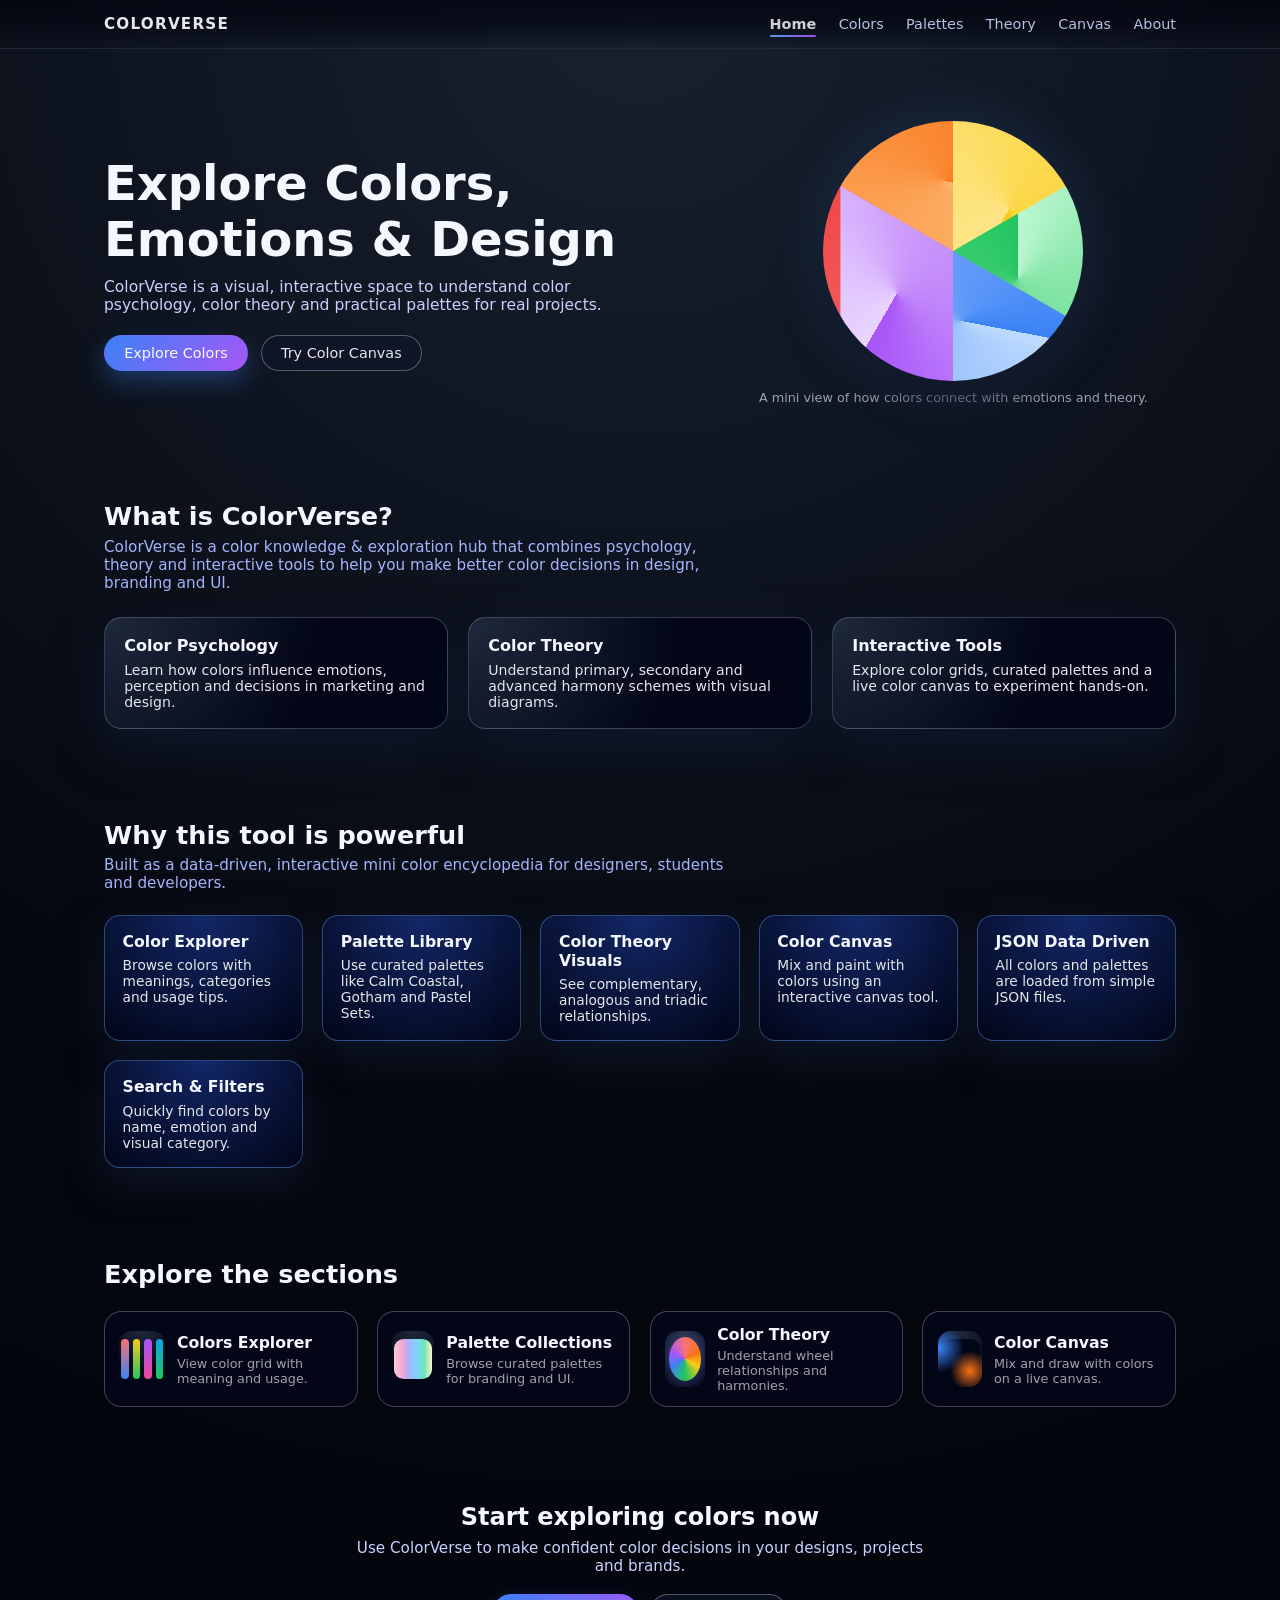
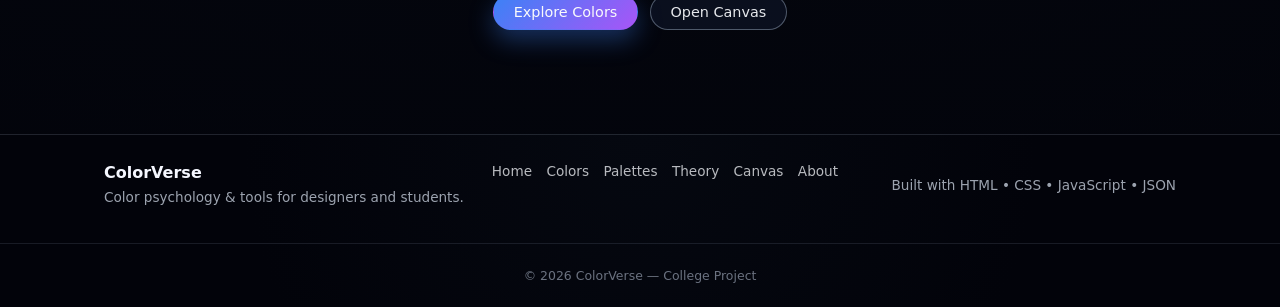
==== index.html @ 029b0ada "first" ====
<!DOCTYPE html>
<html lang="en">
  <head>
    <meta charset="UTF-8" />
    <meta name="viewport" content="width=device-width, initial-scale=1.0" />
    <title>ColorVerse – Explore Colors, Emotions & Design</title>
    <link rel="stylesheet" href="css/main.css" />
    <link rel="stylesheet" href="css/home.css" />
  </head>
  <body data-page="home">
    <header class="site-header">
      <div class="navbar container">
        <div class="nav-logo">
          <a href="index.html">ColorVerse</a>
        </div>
        <nav class="nav-links">
          <a href="index.html" data-nav="home">Home</a>
          <a href="colors.html" data-nav="colors">Colors</a>
          <a href="palettes.html" data-nav="palettes">Palettes</a>
          <a href="theory.html" data-nav="theory">Theory</a>
          <a href="canvas.html" data-nav="canvas">Canvas</a>
          <a href="about.html" data-nav="about">About</a>
        </nav>
      </div>
    </header>

    <main class="home-main">
      <section class="hero">
        <div class="container hero-inner">
          <div class="hero-text">
            <h1 class="hero-title">Explore Colors, Emotions &amp; Design</h1>
            <p class="hero-subtitle">
              ColorVerse is a visual, interactive space to understand color
              psychology, color theory and practical palettes for real projects.
            </p>
            <div class="hero-actions">
              <a class="btn btn-primary" href="colors.html">Explore Colors</a>
              <a class="btn btn-ghost" href="canvas.html">Try Color Canvas</a>
            </div>
          </div>
          <div class="hero-visual">
            <div class="hero-wheel">
              <div class="wheel-segment seg-red"></div>
              <div class="wheel-segment seg-orange"></div>
              <div class="wheel-segment seg-yellow"></div>
              <div class="wheel-segment seg-green"></div>
              <div class="wheel-segment seg-blue"></div>
              <div class="wheel-segment seg-purple"></div>
            </div>
            <p class="hero-visual-caption">
              A mini view of how colors connect with emotions and theory.
            </p>
          </div>
        </div>
      </section>

      <section class="section what-is">
        <div class="container">
          <h2 class="section-title">What is ColorVerse?</h2>
          <p class="section-description">
            ColorVerse is a color knowledge &amp; exploration hub that combines
            psychology, theory and interactive tools to help you make better
            color decisions in design, branding and UI.
          </p>
          <div class="info-cards">
            <article class="info-card">
              <h3>Color Psychology</h3>
              <p>
                Learn how colors influence emotions, perception and decisions in
                marketing and design.
              </p>
            </article>
            <article class="info-card">
              <h3>Color Theory</h3>
              <p>
                Understand primary, secondary and advanced harmony schemes with
                visual diagrams.
              </p>
            </article>
            <article class="info-card">
              <h3>Interactive Tools</h3>
              <p>
                Explore color grids, curated palettes and a live color canvas to
                experiment hands-on.
              </p>
            </article>
          </div>
        </div>
      </section>

      <section class="section features">
        <div class="container">
          <h2 class="section-title">Why this tool is powerful</h2>
          <p class="section-description">
            Built as a data-driven, interactive mini color encyclopedia for
            designers, students and developers.
          </p>
          <div class="feature-grid">
            <article class="feature-card">
              <h3>Color Explorer</h3>
              <p>Browse colors with meanings, categories and usage tips.</p>
            </article>
            <article class="feature-card">
              <h3>Palette Library</h3>
              <p>Use curated palettes like Calm Coastal, Gotham and Pastel Sets.</p>
            </article>
            <article class="feature-card">
              <h3>Color Theory Visuals</h3>
              <p>See complementary, analogous and triadic relationships.</p>
            </article>
            <article class="feature-card">
              <h3>Color Canvas</h3>
              <p>Mix and paint with colors using an interactive canvas tool.</p>
            </article>
            <article class="feature-card">
              <h3>JSON Data Driven</h3>
              <p>All colors and palettes are loaded from simple JSON files.</p>
            </article>
            <article class="feature-card">
              <h3>Search &amp; Filters</h3>
              <p>Quickly find colors by name, emotion and visual category.</p>
            </article>
          </div>
        </div>
      </section>

      <section class="section previews">
        <div class="container">
          <h2 class="section-title">Explore the sections</h2>
          <div class="preview-grid">
            <a href="colors.html" class="preview-card">
              <div class="preview-thumb preview-colors">
                <div class="color-sample"></div>
                <div class="color-sample"></div>
                <div class="color-sample"></div>
                <div class="color-sample"></div>
              </div>
              <div class="preview-text">
                <h3>Colors Explorer</h3>
                <p>View color grid with meaning and usage.</p>
              </div>
            </a>
            <a href="palettes.html" class="preview-card">
              <div class="preview-thumb preview-palettes">
                <div class="palette-strip"></div>
              </div>
              <div class="preview-text">
                <h3>Palette Collections</h3>
                <p>Browse curated palettes for branding and UI.</p>
              </div>
            </a>
            <a href="theory.html" class="preview-card">
              <div class="preview-thumb preview-theory">
                <div class="mini-wheel"></div>
              </div>
              <div class="preview-text">
                <h3>Color Theory</h3>
                <p>Understand wheel relationships and harmonies.</p>
              </div>
            </a>
            <a href="canvas.html" class="preview-card">
              <div class="preview-thumb preview-canvas">
                <div class="canvas-mock"></div>
              </div>
              <div class="preview-text">
                <h3>Color Canvas</h3>
                <p>Mix and draw with colors on a live canvas.</p>
              </div>
            </a>
          </div>
        </div>
      </section>

      <section class="section cta">
        <div class="container cta-inner">
          <h2 class="cta-title">Start exploring colors now</h2>
          <p class="cta-text">
            Use ColorVerse to make confident color decisions in your designs,
            projects and brands.
          </p>
          <div class="cta-actions">
            <a class="btn btn-primary" href="colors.html">Explore Colors</a>
            <a class="btn btn-ghost" href="canvas.html">Open Canvas</a>
          </div>
        </div>
      </section>
    </main>

    <footer class="site-footer">
      <div class="container footer-content">
        <div class="footer-brand">
          <h3>ColorVerse</h3>
          <p>Color psychology &amp; tools for designers and students.</p>
        </div>
        <div class="footer-links">
          <a href="index.html">Home</a>
          <a href="colors.html">Colors</a>
          <a href="palettes.html">Palettes</a>
          <a href="theory.html">Theory</a>
          <a href="canvas.html">Canvas</a>
          <a href="about.html">About</a>
        </div>
        <div class="footer-tech">
          <p>Built with HTML • CSS • JavaScript • JSON</p>
        </div>
      </div>
      <div class="footer-bottom">
        <p>© 2026 ColorVerse — College Project</p>
      </div>
    </footer>

    <script src="js/common.js"></script>
  </body>
</html>
---- css/main.css ----
/* Base reset / layout */
:root {
  --bg-0: #02030a;
  --bg-1: #050810;
  --bg-2: #18212f;
  --text: #f5f7ff;
  --text-strong: #e5e7eb;
  --muted: #9ca3af;
  --muted-2: #6b7280;
  --border: rgba(148, 163, 184, 0.2);
  --border-strong: rgba(148, 163, 184, 0.45);
  --surface: rgba(15, 23, 42, 0.85);
  --surface-2: rgba(2, 6, 23, 0.8);
  --accent-1: #3b82f6;
  --accent-2: #a855f7;
  --accent-grad: linear-gradient(135deg, var(--accent-1), var(--accent-2));
}
*,
*::before,
*::after {
  box-sizing: border-box;
}

html,
body {
  margin: 0;
  padding: 0;
  font-family: system-ui, -apple-system, BlinkMacSystemFont, "Segoe UI",
    sans-serif;
  background: radial-gradient(
    circle at top,
    var(--bg-2) 0,
    var(--bg-1) 55%,
    var(--bg-0) 100%
  );
  color: var(--text);
  min-height: 100%;
}

body {
  display: flex;
  flex-direction: column;
}

a {
  color: inherit;
  text-decoration: none;
}

img {
  max-width: 100%;
  display: block;
}

.container {
  width: 100%;
  max-width: 1120px;
  margin: 0 auto;
  padding: 0 1.5rem;
}

.section {
  padding: 3.5rem 0;
}

.page-main {
  flex: 1 0 auto;
}

.site-header {
  position: sticky;
  top: 0;
  z-index: 50;
  backdrop-filter: blur(16px);
  background: linear-gradient(
    to bottom,
    rgba(3, 7, 18, 0.9),
    rgba(3, 7, 18, 0.7),
    transparent
  );
  border-bottom: 1px solid var(--border);
}

.navbar {
  display: flex;
  align-items: center;
  justify-content: space-between;
  padding: 0.9rem 1.5rem;
}

.nav-logo a {
  font-weight: 700;
  letter-spacing: 0.08em;
  text-transform: uppercase;
  font-size: 0.95rem;
  color: var(--text-strong);
}

.nav-links {
  display: flex;
  gap: 1.4rem;
  font-size: 0.9rem;
}

.nav-links a {
  position: relative;
  color: #cbd5f5;
  opacity: 0.9;
  transition: color 0.2s ease, opacity 0.2s ease, transform 0.2s ease;
}

.nav-links a::after {
  content: "";
  position: absolute;
  left: 0;
  bottom: -0.3rem;
  width: 0;
  height: 2px;
  border-radius: 999px;
  background: linear-gradient(to right, #60a5fa, var(--accent-2));
  transition: width 0.2s ease;
}

.nav-links a:hover {
  opacity: 1;
  transform: translateY(-1px);
}

.nav-links a:hover::after {
  width: 100%;
}

.nav-links a.active {
  color: var(--text-strong);
  font-weight: 600;
}

.nav-links a.active::after {
  width: 100%;
}

.site-footer {
  border-top: 1px solid var(--border);
  background: radial-gradient(circle at top, var(--bg-1) 0, var(--bg-0) 60%);
  padding-top: 1.8rem;
  margin-top: 2.5rem;
}

.footer-content {
  display: flex;
  flex-wrap: wrap;
  gap: 1.75rem;
  align-items: flex-start;
  padding: 0 1.5rem 1.5rem;
}

.footer-brand h3 {
  margin: 0 0 0.4rem;
  font-size: 1rem;
}

.footer-brand p {
  margin: 0;
  font-size: 0.85rem;
  color: var(--muted);
}

.footer-links {
  display: flex;
  flex-wrap: wrap;
  gap: 0.9rem;
  font-size: 0.85rem;
}

.footer-links a {
  color: var(--text-strong);
  opacity: 0.8;
}

.footer-links a:hover {
  opacity: 1;
}

.footer-tech {
  margin-left: auto;
  font-size: 0.85rem;
  color: var(--muted);
}

.footer-bottom {
  border-top: 1px solid rgba(148, 163, 184, 0.15);
  margin-top: 0.8rem;
  padding: 0.7rem 0;
  text-align: center;
  font-size: 0.78rem;
  color: var(--muted-2);
}

.page-title {
  font-size: 2rem;
  margin: 0 0 0.5rem;
}

.section-title {
  font-size: 1.6rem;
  margin: 0 0 0.4rem;
}

.section-description {
  margin: 0;
  max-width: 620px;
  color: #a5b4fc;
  font-size: 0.95rem;
}

.btn {
  display: inline-flex;
  align-items: center;
  justify-content: center;
  padding: 0.55rem 1.2rem;
  border-radius: 999px;
  border: 1px solid transparent;
  font-size: 0.9rem;
  cursor: pointer;
  background: none;
  color: inherit;
  transition: transform 0.16s ease, box-shadow 0.16s ease,
    background 0.16s ease, border-color 0.16s ease, color 0.16s ease;
}

.btn-primary {
  background: var(--accent-grad);
  color: #f9fafb;
  box-shadow: 0 10px 25px rgba(59, 130, 246, 0.35);
}

.btn-primary:hover {
  transform: translateY(-1px) scale(1.01);
  box-shadow: 0 12px 30px rgba(59, 130, 246, 0.45);
}

.btn-ghost {
  border-color: rgba(148, 163, 184, 0.5);
  background: rgba(15, 23, 42, 0.6);
  color: var(--text-strong);
}

.btn-ghost:hover {
  background: rgba(30, 64, 175, 0.6);
}

.btn-secondary {
  border-color: rgba(148, 163, 184, 0.5);
  background: rgba(15, 23, 42, 0.8);
}

.chip-row {
  display: flex;
  flex-wrap: wrap;
  gap: 0.4rem;
}

.chip {
  border-radius: 999px;
  border: 1px solid rgba(148, 163, 184, 0.6);
  background: rgba(15, 23, 42, 0.8);
  color: #e5e7eb;
  font-size: 0.78rem;
  padding: 0.25rem 0.7rem;
  cursor: pointer;
  transition: background 0.16s ease, border-color 0.16s ease,
    transform 0.12s ease;
}

.chip:hover {
  background: rgba(37, 99, 235, 0.65);
  border-color: rgba(191, 219, 254, 0.9);
  transform: translateY(-1px);
}

.chip.active {
  background: var(--accent-grad);
  border-color: transparent;
}

input[type="text"],
input[type="search"],
input[type="number"],
input[type="range"],
select,
textarea {
  font-family: inherit;
}

input[type="text"],
input[type="search"] {
  width: 100%;
  border-radius: 999px;
  border: 1px solid rgba(148, 163, 184, 0.7);
  background: rgba(15, 23, 42, 0.9);
  color: #e5e7eb;
  padding: 0.4rem 0.8rem;
  font-size: 0.85rem;
}

input[type="text"]::placeholder,
input[type="search"]::placeholder {
  color: #64748b;
}

label {
  font-size: 0.8rem;
  color: #9ca3af;
  display: block;
  margin-bottom: 0.25rem;
}

@media (max-width: 768px) {
  .navbar {
    flex-direction: column;
    align-items: flex-start;
    gap: 0.4rem;
  }

  .nav-links {
    flex-wrap: wrap;
    font-size: 0.85rem;
  }

  .footer-tech {
    margin-left: 0;
  }
}
---- css/home.css ----
.home-main {
  flex: 1 0 auto;
}

.hero {
  padding: 4.5rem 0 3.5rem;
}

.hero-inner {
  display: grid;
  grid-template-columns: minmax(0, 1.3fr) minmax(0, 1fr);
  gap: 3rem;
  align-items: center;
}

.hero-title {
  font-size: clamp(2.2rem, 4vw, 3rem);
  margin: 0 0 0.7rem;
}

.hero-subtitle {
  margin: 0 0 1.3rem;
  max-width: 520px;
  color: #c7d2fe;
  font-size: 0.97rem;
}

.hero-actions {
  display: flex;
  flex-wrap: wrap;
  gap: 0.8rem;
}

.hero-visual {
  display: flex;
  flex-direction: column;
  align-items: center;
  gap: 0.6rem;
}

.hero-wheel {
  position: relative;
  width: 260px;
  height: 260px;
  border-radius: 50%;
  background: radial-gradient(circle at center, #020617 0, #020617 45%, #02061700 70%);
  box-shadow: 0 18px 40px rgba(15, 23, 42, 0.9),
    0 0 60px rgba(96, 165, 250, 0.18);
  overflow: hidden;
}

.wheel-segment {
  position: absolute;
  width: 50%;
  height: 50%;
  transform-origin: 100% 100%;
}

.seg-red {
  background: conic-gradient(from 0deg, #f97373, #ef4444);
  transform: rotate(0deg) skewY(-30deg);
}

.seg-orange {
  background: conic-gradient(from 60deg, #fdba74, #f97316);
  transform: rotate(60deg) skewY(-30deg);
}

.seg-yellow {
  background: conic-gradient(from 120deg, #fde68a, #facc15);
  transform: rotate(120deg) skewY(-30deg);
}

.seg-green {
  background: conic-gradient(from 180deg, #bbf7d0, #22c55e);
  transform: rotate(180deg) skewY(-30deg);
}

.seg-blue {
  background: conic-gradient(from 240deg, #bfdbfe, #3b82f6);
  transform: rotate(240deg) skewY(-30deg);
}

.seg-purple {
  background: conic-gradient(from 300deg, #e9d5ff, #a855f7);
  transform: rotate(300deg) skewY(-30deg);
}

.hero-visual-caption {
  margin: 0;
  font-size: 0.8rem;
  color: #9ca3af;
  text-align: center;
}

.what-is {
  padding-top: 2.5rem;
}

.info-cards {
  display: grid;
  grid-template-columns: repeat(auto-fit, minmax(200px, 1fr));
  gap: 1.25rem;
  margin-top: 1.6rem;
}

.info-card {
  padding: 1.1rem 1.2rem;
  border-radius: 1.1rem;
  background: radial-gradient(circle at top left, #1e293b, #020617 60%);
  border: 1px solid rgba(148, 163, 184, 0.35);
  box-shadow: 0 18px 48px rgba(15, 23, 42, 0.95);
}

.info-card h3 {
  margin: 0 0 0.45rem;
  font-size: 1rem;
}

.info-card p {
  margin: 0;
  font-size: 0.88rem;
  color: #e5e7eb;
}

.features {
  padding-top: 2.2rem;
}

.feature-grid {
  display: grid;
  grid-template-columns: repeat(auto-fit, minmax(190px, 1fr));
  gap: 1.2rem;
  margin-top: 1.4rem;
}

.feature-card {
  padding: 1rem 1.1rem;
  border-radius: 1rem;
  background: radial-gradient(circle at top, rgba(30, 64, 175, 0.55), #020617);
  border: 1px solid rgba(96, 165, 250, 0.4);
  box-shadow: 0 14px 40px rgba(15, 23, 42, 0.9);
  font-size: 0.86rem;
}

.feature-card h3 {
  margin: 0 0 0.4rem;
  font-size: 0.98rem;
}

.feature-card p {
  margin: 0;
  color: #e5e7eb;
}

.previews {
  padding-top: 2.2rem;
}

.preview-grid {
  display: grid;
  grid-template-columns: repeat(auto-fit, minmax(230px, 1fr));
  gap: 1.2rem;
  margin-top: 1.4rem;
}

.preview-card {
  border-radius: 1.1rem;
  background: radial-gradient(circle at top left, #020617, #020617 60%);
  border: 1px solid rgba(148, 163, 184, 0.4);
  padding: 0.8rem 0.9rem;
  display: flex;
  gap: 0.75rem;
  align-items: center;
  transition: transform 0.16s ease, box-shadow 0.16s ease,
    border-color 0.16s ease;
}

.preview-card:hover {
  transform: translateY(-3px);
  box-shadow: 0 16px 42px rgba(15, 23, 42, 0.92),
    0 0 32px rgba(59, 130, 246, 0.28);
  border-color: rgba(129, 140, 248, 0.9);
}

.preview-thumb {
  width: 72px;
  height: 56px;
  border-radius: 0.8rem;
  background: radial-gradient(circle at top, #1e293b, #020617 70%);
  display: flex;
  align-items: center;
  justify-content: center;
  overflow: hidden;
}

.preview-text h3 {
  margin: 0 0 0.25rem;
  font-size: 0.98rem;
}

.preview-text p {
  margin: 0;
  font-size: 0.8rem;
  color: #9ca3af;
}

.preview-colors .color-sample {
  width: 18px;
  height: 40px;
  border-radius: 999px;
  margin: 0 2px;
  background: linear-gradient(180deg, #f97373, #3b82f6);
}

.preview-colors .color-sample:nth-child(2) {
  background: linear-gradient(180deg, #facc15, #22c55e);
}

.preview-colors .color-sample:nth-child(3) {
  background: linear-gradient(180deg, #a855f7, #ec4899);
}

.preview-colors .color-sample:nth-child(4) {
  background: linear-gradient(180deg, #0ea5e9, #22c55e);
}

.preview-palettes .palette-strip {
  width: 90%;
  height: 70%;
  border-radius: 0.6rem;
  background: linear-gradient(
    90deg,
    #fecdd3 0,
    #f9a8d4 20%,
    #a5b4fc 40%,
    #7dd3fc 60%,
    #6ee7b7 80%,
    #fef3c7 100%
  );
}

.preview-theory .mini-wheel {
  width: 80%;
  height: 80%;
  border-radius: 50%;
  background: conic-gradient(
    #f97373,
    #f97316,
    #facc15,
    #22c55e,
    #3b82f6,
    #a855f7,
    #f97373
  );
  box-shadow: 0 0 20px rgba(129, 140, 248, 0.6);
}

.preview-canvas .canvas-mock {
  width: 90%;
  height: 70%;
  border-radius: 0.6rem;
  background: #020617;
  position: relative;
}

.preview-canvas .canvas-mock::before,
.preview-canvas .canvas-mock::after {
  content: "";
  position: absolute;
  border-radius: 999px;
}

.preview-canvas .canvas-mock::before {
  width: 40px;
  height: 40px;
  top: 12px;
  left: 10px;
  background: radial-gradient(circle at center, #f97316, transparent 70%);
}

.preview-canvas .canvas-mock::after {
  width: 50px;
  height: 50px;
  bottom: 6px;
  right: 16px;
  background: radial-gradient(circle at center, #3b82f6, transparent 70%);
}

.cta {
  padding-top: 2.5rem;
  padding-bottom: 4rem;
}

.cta-inner {
  text-align: center;
  max-width: 640px;
}

.cta-title {
  margin: 0 0 0.5rem;
}

.cta-text {
  margin: 0 0 1.2rem;
  color: #c7d2fe;
  font-size: 0.95rem;
}

.cta-actions {
  display: flex;
  justify-content: center;
  flex-wrap: wrap;
  gap: 0.8rem;
}

@media (max-width: 900px) {
  .hero-inner {
    grid-template-columns: minmax(0, 1fr);
  }

  .hero-visual {
    order: -1;
  }
}

@media (max-width: 600px) {
  .hero {
    padding-top: 3.5rem;
  }

  .feature-grid,
  .preview-grid {
    grid-template-columns: 1fr;
  }
}
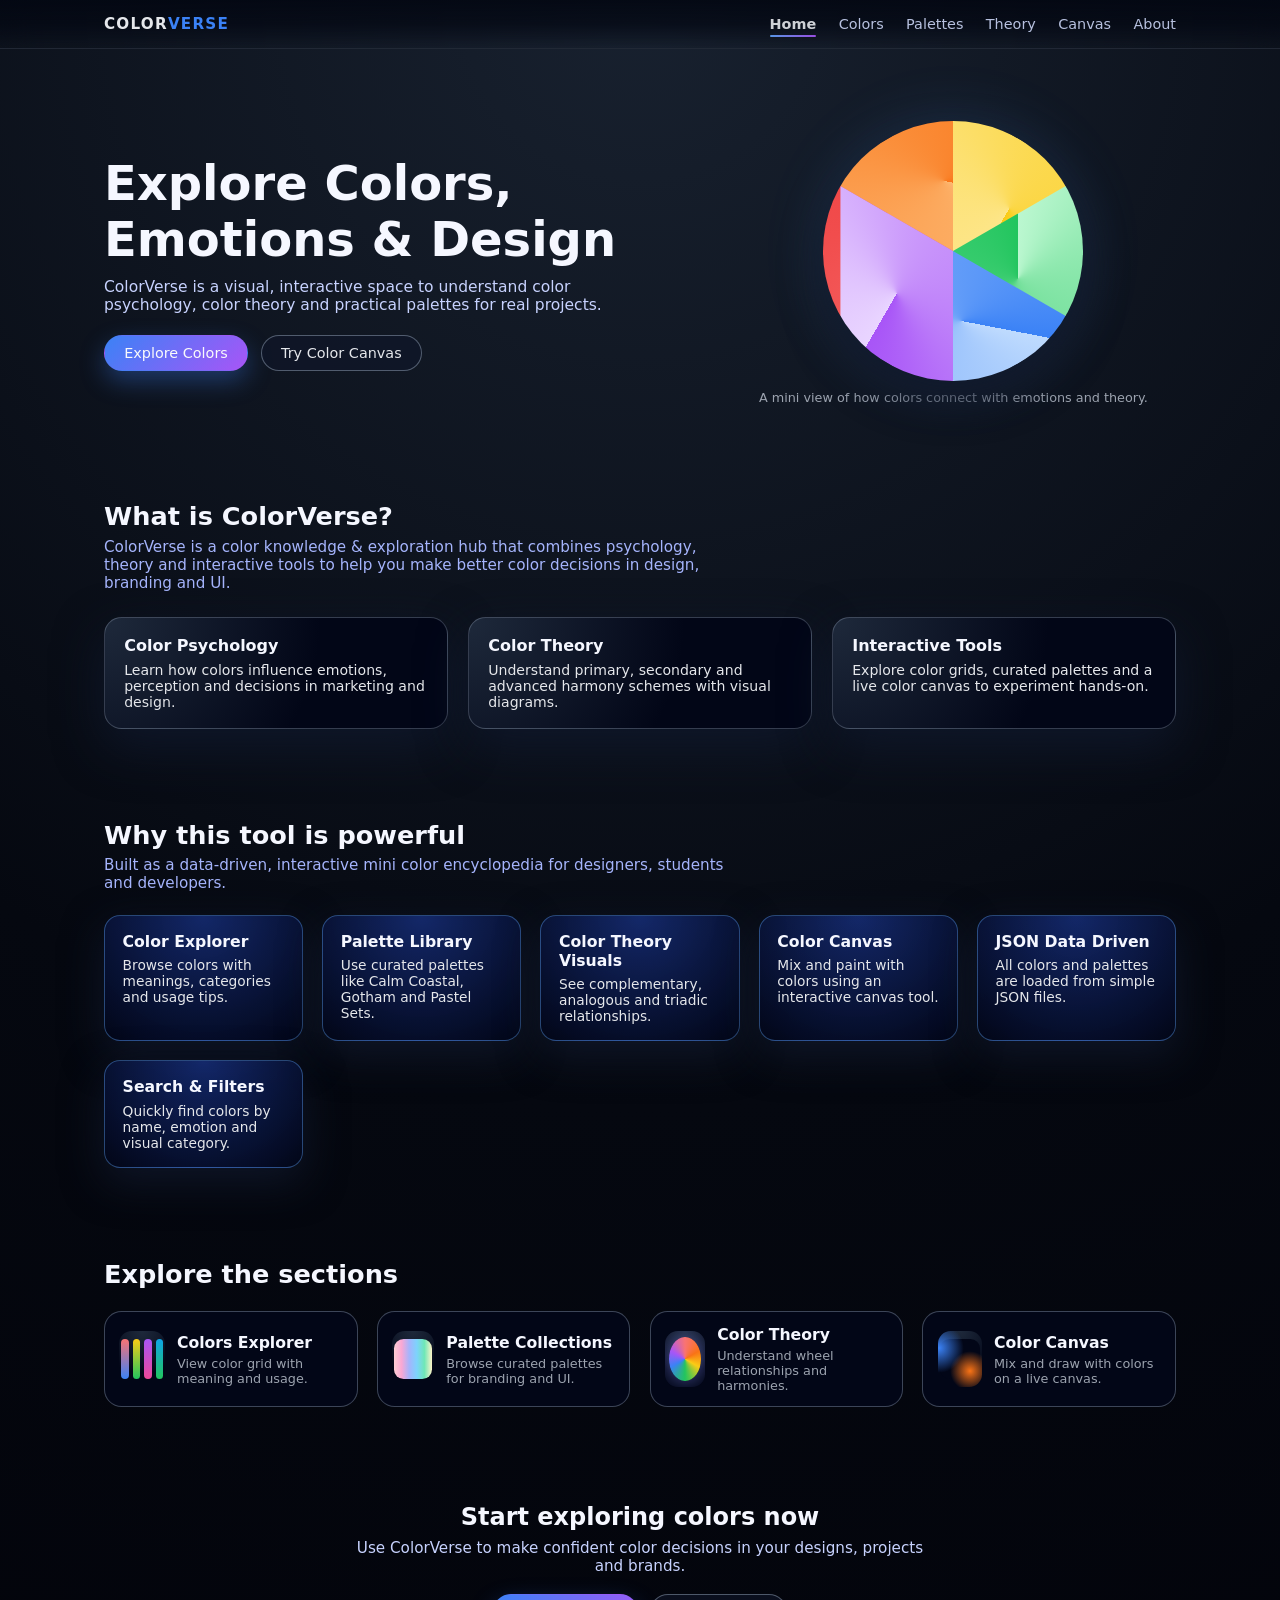
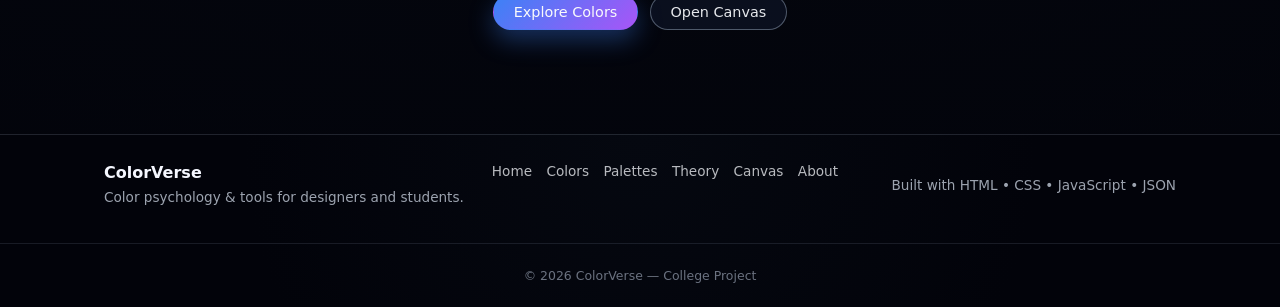
==== commit c4af2b96: "colour change" ====
--- a/index.html
+++ b/index.html
@@ -11,7 +11,7 @@
     <header class="site-header">
       <div class="navbar container">
         <div class="nav-logo">
-          <a href="index.html">ColorVerse</a>
+          <a href="index.html">Color<span class="span-color">Verse</span></a>
         </div>
         <nav class="nav-links">
           <a href="index.html" data-nav="home">Home</a>
--- a/css/main.css
+++ b/css/main.css
@@ -96,6 +96,11 @@
   color: var(--text-strong);
 }
 
+.nav-logo .span-color {
+  color: var(--accent-1);
+  transition: color 0.25s ease;
+}
+
 .nav-links {
   display: flex;
   gap: 1.4rem;
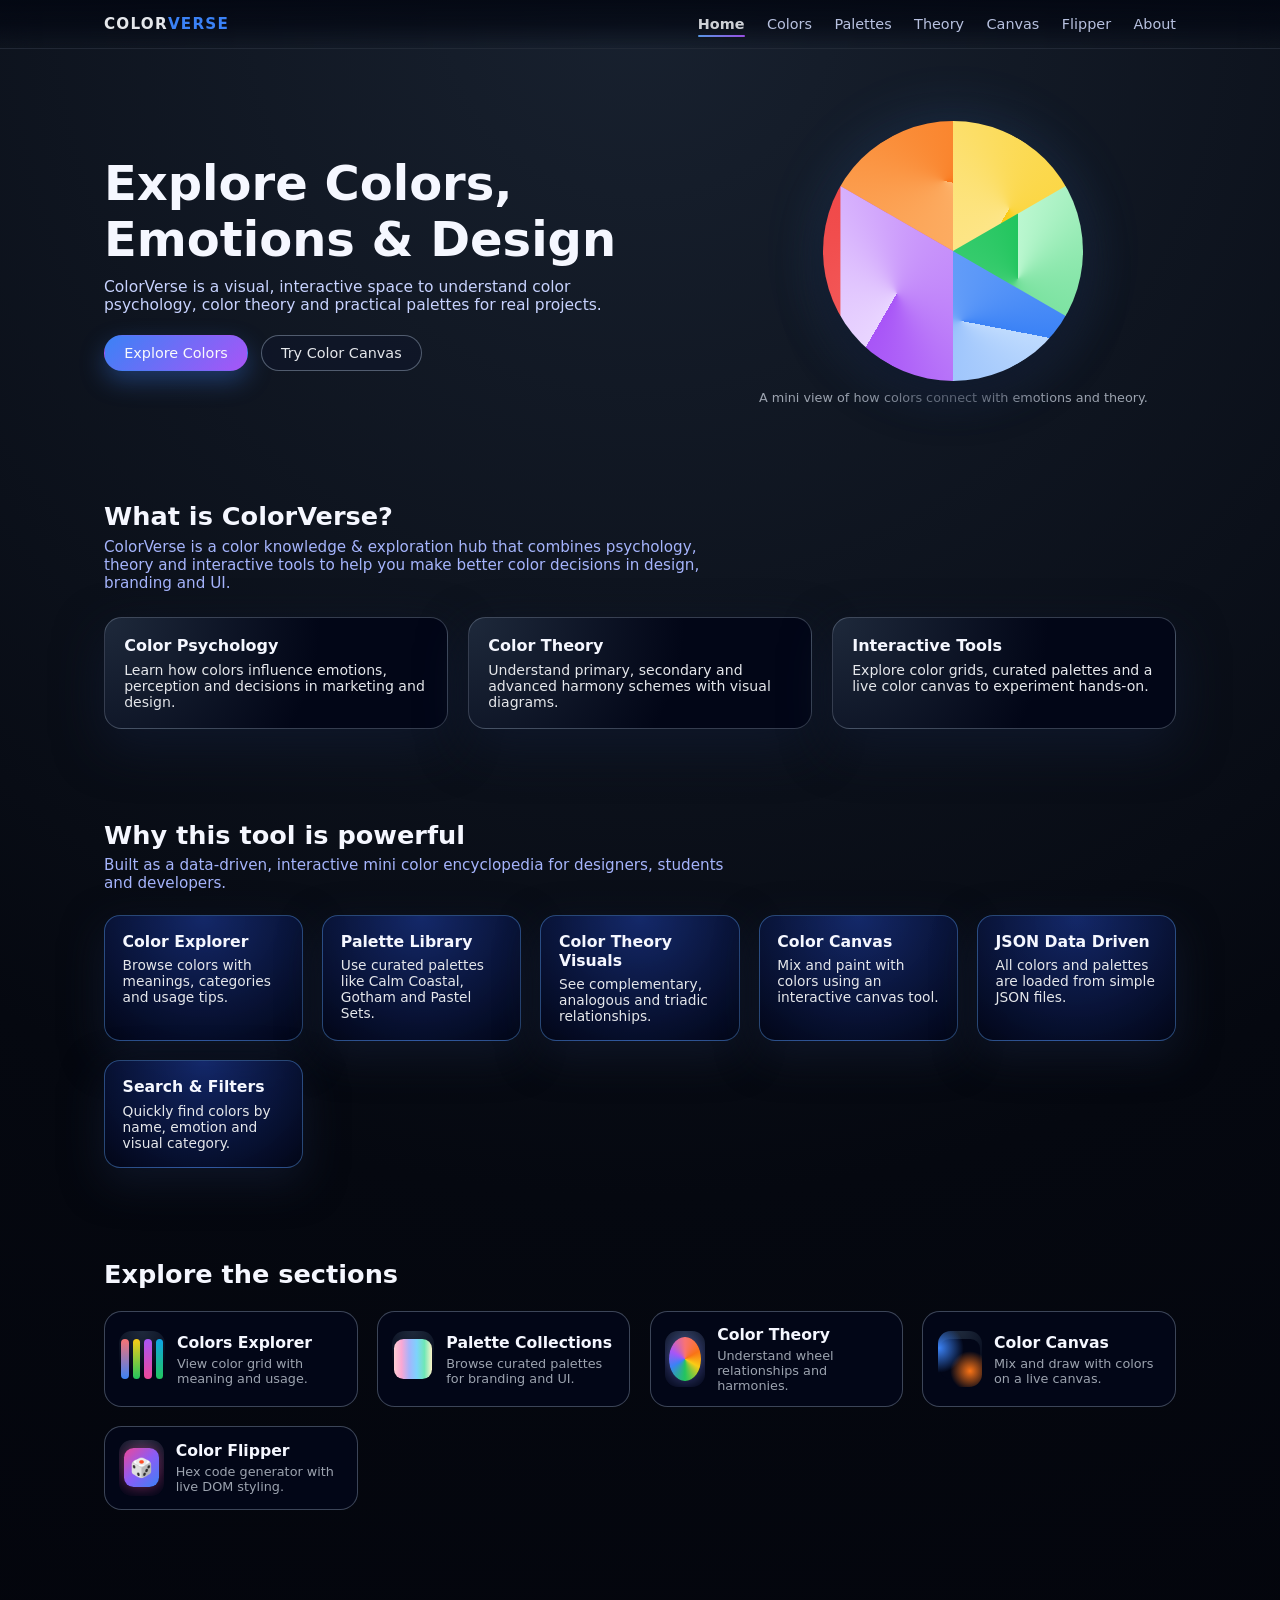
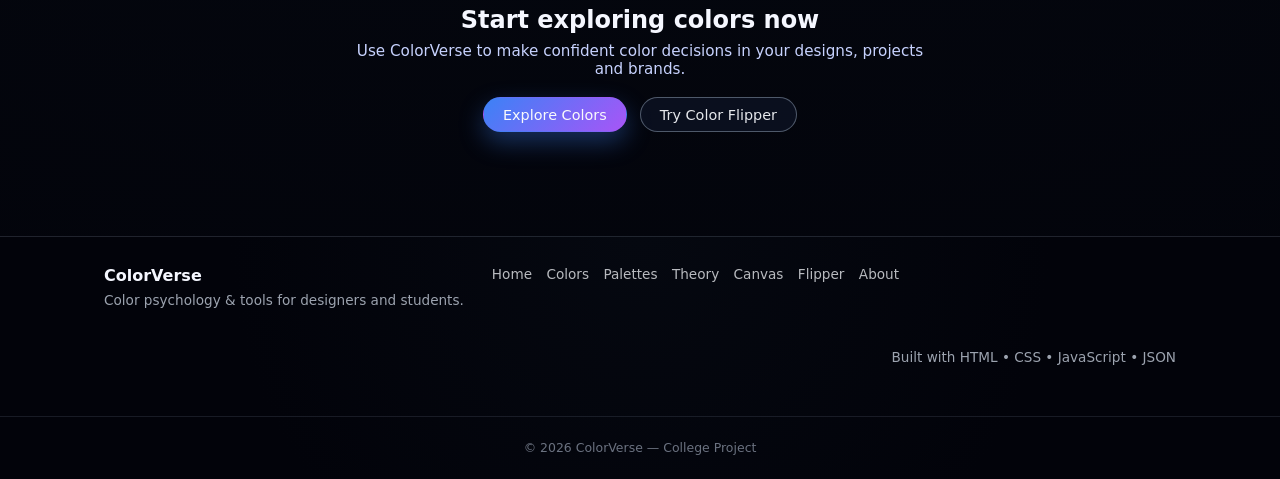
==== commit c8a3dbee: "feat: add color flipper feature with dedicated page, styles, and script" ====
--- a/index.html
+++ b/index.html
@@ -19,6 +19,7 @@
           <a href="palettes.html" data-nav="palettes">Palettes</a>
           <a href="theory.html" data-nav="theory">Theory</a>
           <a href="canvas.html" data-nav="canvas">Canvas</a>
+          <a href="flipper.html" data-nav="flipper">Flipper</a>
           <a href="about.html" data-nav="about">About</a>
         </nav>
       </div>
@@ -167,6 +168,15 @@
                 <p>Mix and draw with colors on a live canvas.</p>
               </div>
             </a>
+            <a href="flipper.html" class="preview-card">
+              <div class="preview-thumb preview-flipper">
+                <div class="flipper-dice-mock">🎲</div>
+              </div>
+              <div class="preview-text">
+                <h3>Color Flipper</h3>
+                <p>Hex code generator with live DOM styling.</p>
+              </div>
+            </a>
           </div>
         </div>
       </section>
@@ -180,7 +190,7 @@
           </p>
           <div class="cta-actions">
             <a class="btn btn-primary" href="colors.html">Explore Colors</a>
-            <a class="btn btn-ghost" href="canvas.html">Open Canvas</a>
+            <a class="btn btn-ghost" href="flipper.html">Try Color Flipper</a>
           </div>
         </div>
       </section>
@@ -198,6 +208,7 @@
           <a href="palettes.html">Palettes</a>
           <a href="theory.html">Theory</a>
           <a href="canvas.html">Canvas</a>
+          <a href="flipper.html">Flipper</a>
           <a href="about.html">About</a>
         </div>
         <div class="footer-tech">
--- a/css/home.css
+++ b/css/home.css
@@ -287,6 +287,18 @@
   background: radial-gradient(circle at center, #3b82f6, transparent 70%);
 }
 
+.preview-flipper .flipper-dice-mock {
+  width: 80%;
+  height: 70%;
+  border-radius: 0.6rem;
+  background: linear-gradient(135deg, #ec4899, #8b5cf6, #3b82f6);
+  box-shadow: 0 0 16px rgba(236, 72, 153, 0.5);
+  display: flex;
+  align-items: center;
+  justify-content: center;
+  font-size: 1.15rem;
+}
+
 .cta {
   padding-top: 2.5rem;
   padding-bottom: 4rem;
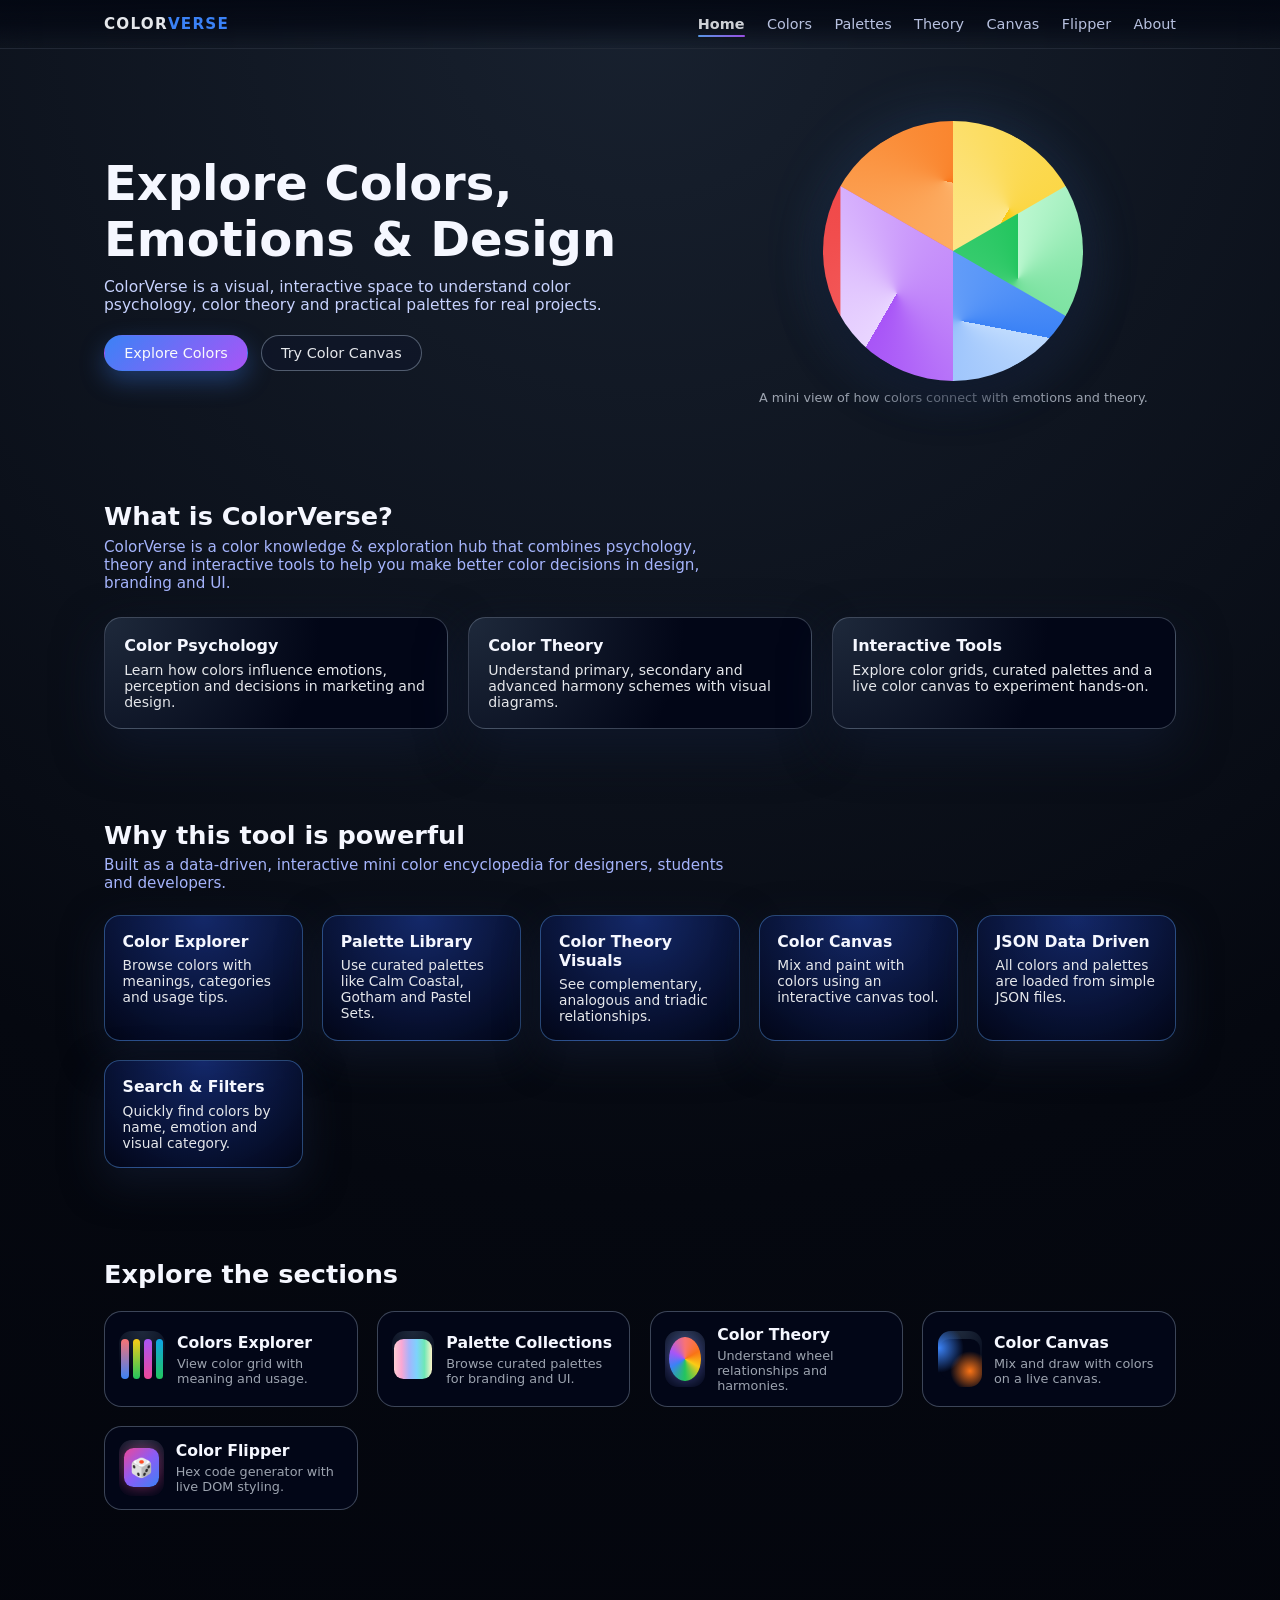
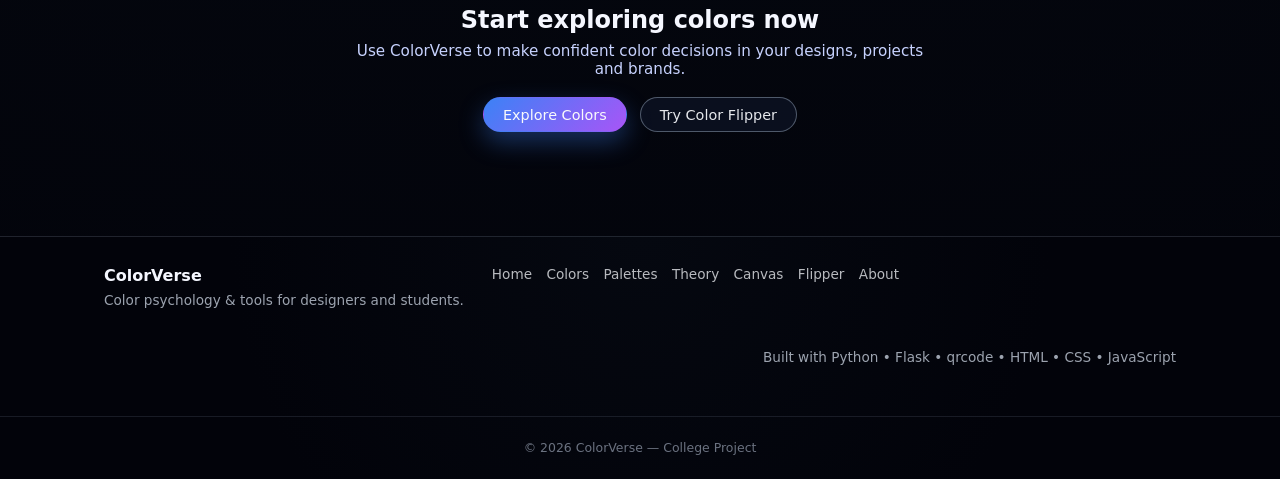
==== commit 24bebd77: "feat: add Python Flask backend and QR code generator integration to color flipper" ====
--- a/index.html
+++ b/index.html
@@ -212,7 +212,7 @@
           <a href="about.html">About</a>
         </div>
         <div class="footer-tech">
-          <p>Built with HTML • CSS • JavaScript • JSON</p>
+          <p>Built with Python • Flask • qrcode • HTML • CSS • JavaScript</p>
         </div>
       </div>
       <div class="footer-bottom">
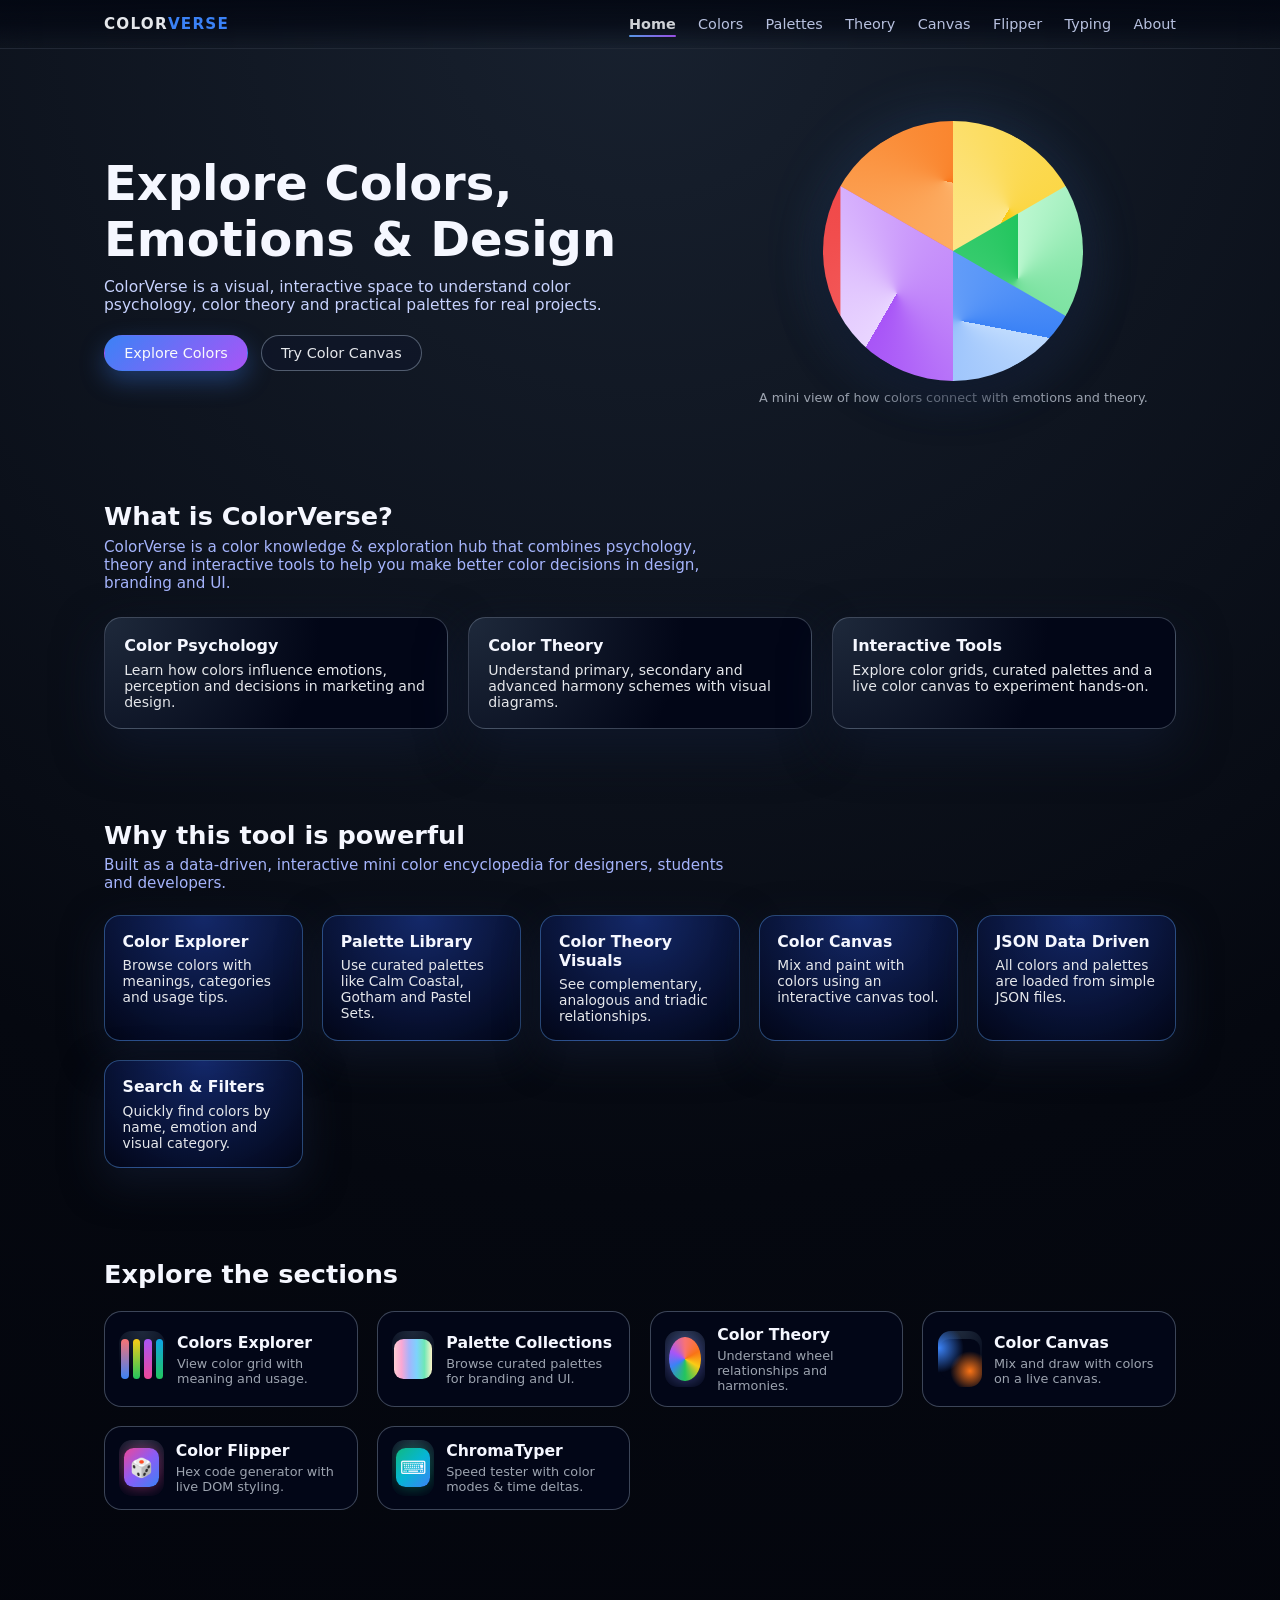
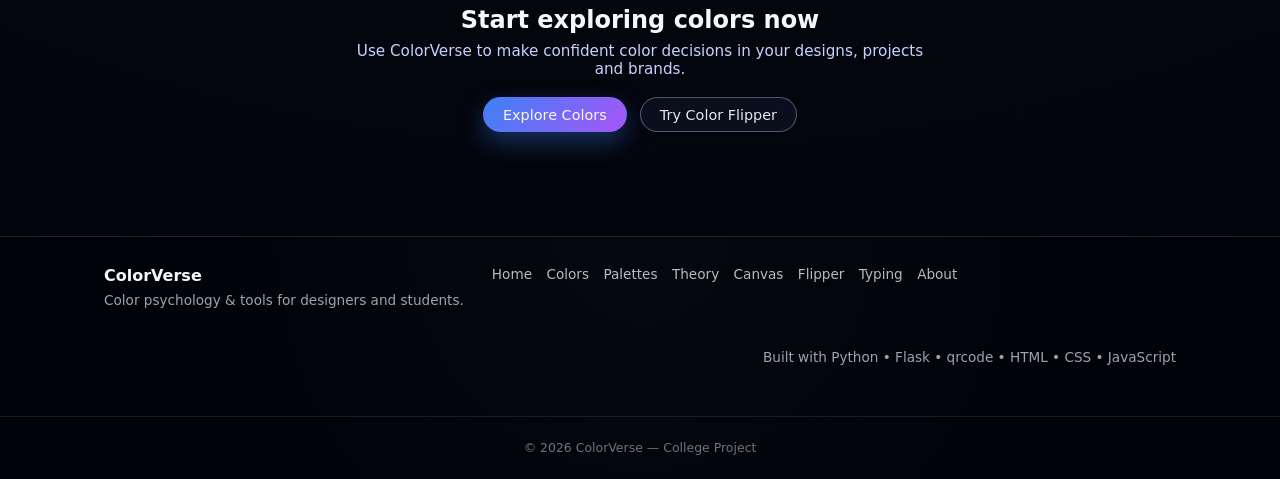
==== commit 803974f6: "Add ColorTyper typing speed test feature with multiple modes and performance tracking." ====
--- a/index.html
+++ b/index.html
@@ -20,6 +20,7 @@
           <a href="theory.html" data-nav="theory">Theory</a>
           <a href="canvas.html" data-nav="canvas">Canvas</a>
           <a href="flipper.html" data-nav="flipper">Flipper</a>
+          <a href="typing.html" data-nav="typing">Typing</a>
           <a href="about.html" data-nav="about">About</a>
         </nav>
       </div>
@@ -177,6 +178,15 @@
                 <p>Hex code generator with live DOM styling.</p>
               </div>
             </a>
+            <a href="typing.html" class="preview-card">
+              <div class="preview-thumb preview-typing">
+                <div class="typing-mock">⌨️</div>
+              </div>
+              <div class="preview-text">
+                <h3>ChromaTyper</h3>
+                <p>Speed tester with color modes &amp; time deltas.</p>
+              </div>
+            </a>
           </div>
         </div>
       </section>
@@ -209,6 +219,7 @@
           <a href="theory.html">Theory</a>
           <a href="canvas.html">Canvas</a>
           <a href="flipper.html">Flipper</a>
+          <a href="typing.html">Typing</a>
           <a href="about.html">About</a>
         </div>
         <div class="footer-tech">
--- a/css/home.css
+++ b/css/home.css
@@ -299,6 +299,18 @@
   font-size: 1.15rem;
 }
 
+.preview-typing .typing-mock {
+  width: 80%;
+  height: 70%;
+  border-radius: 0.6rem;
+  background: linear-gradient(135deg, #10b981, #06b6d4, #3b82f6);
+  box-shadow: 0 0 16px rgba(16, 185, 129, 0.45);
+  display: flex;
+  align-items: center;
+  justify-content: center;
+  font-size: 1.15rem;
+}
+
 .cta {
   padding-top: 2.5rem;
   padding-bottom: 4rem;
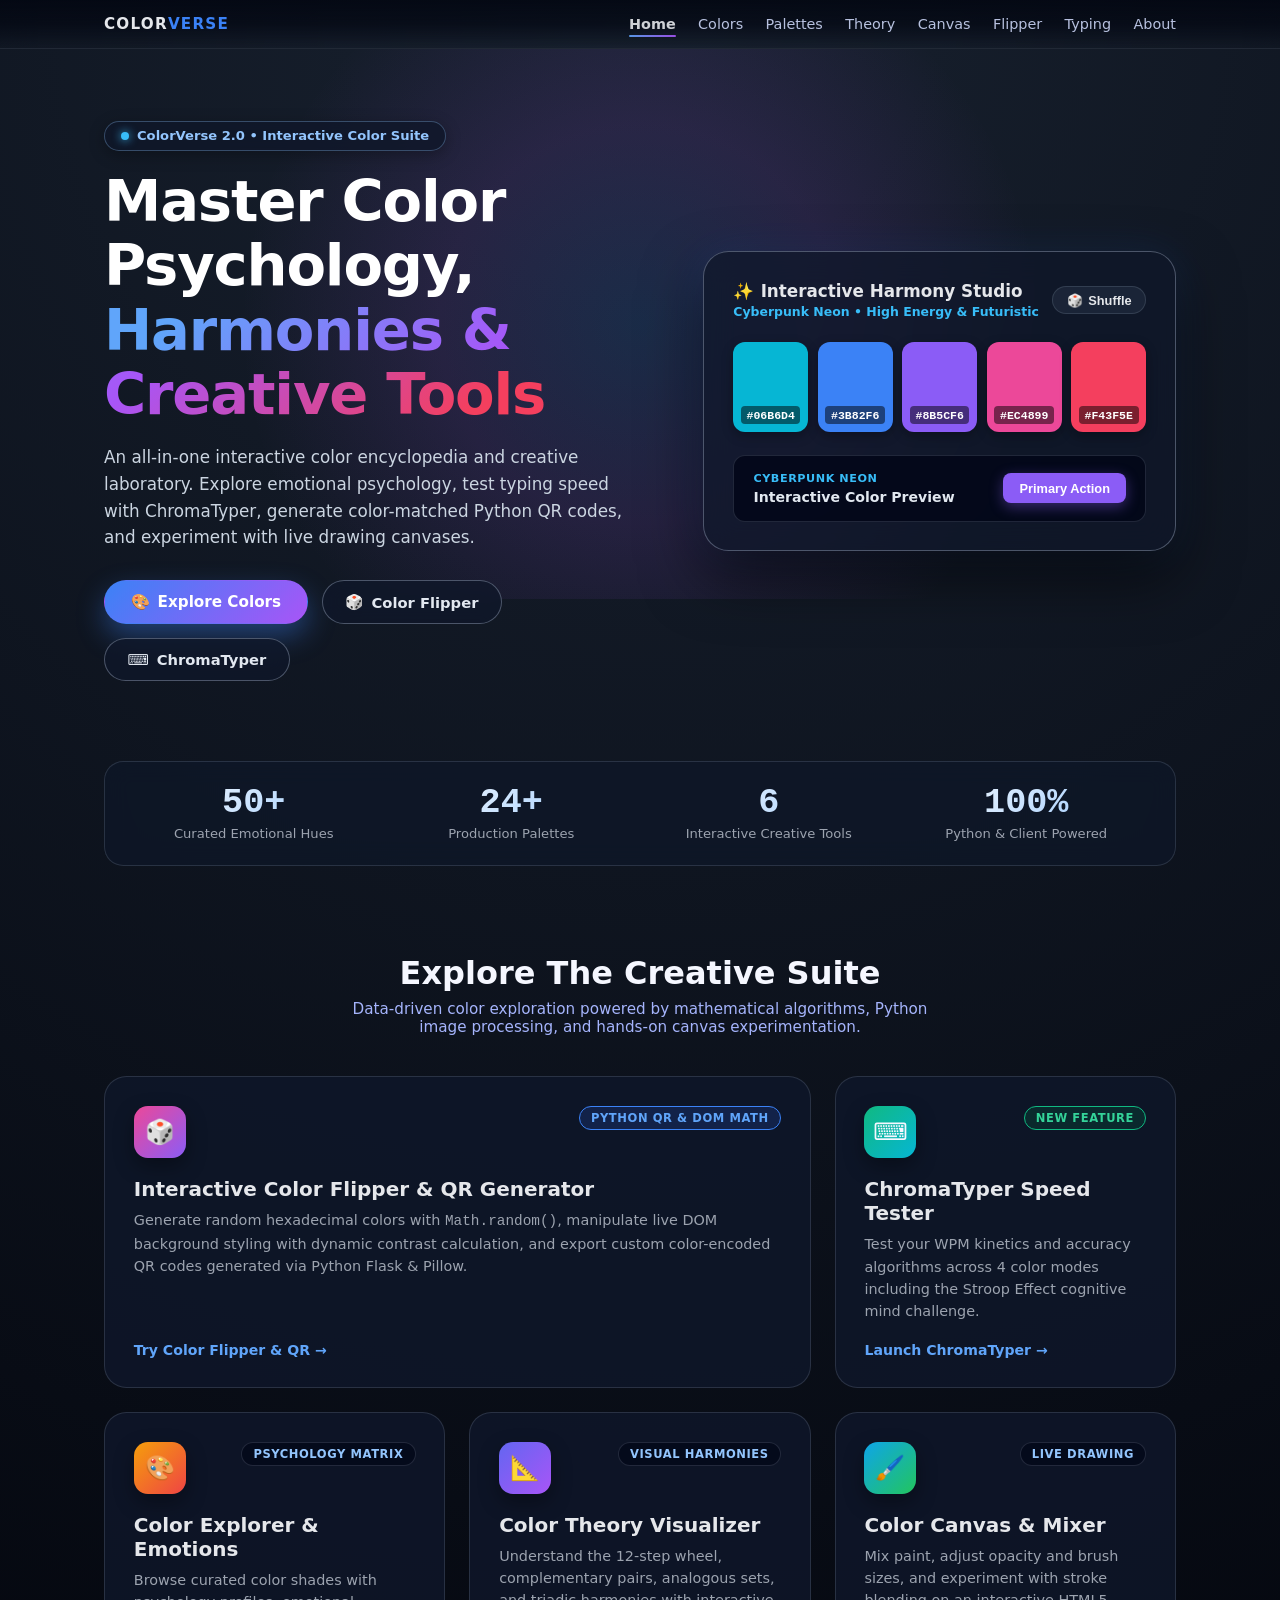
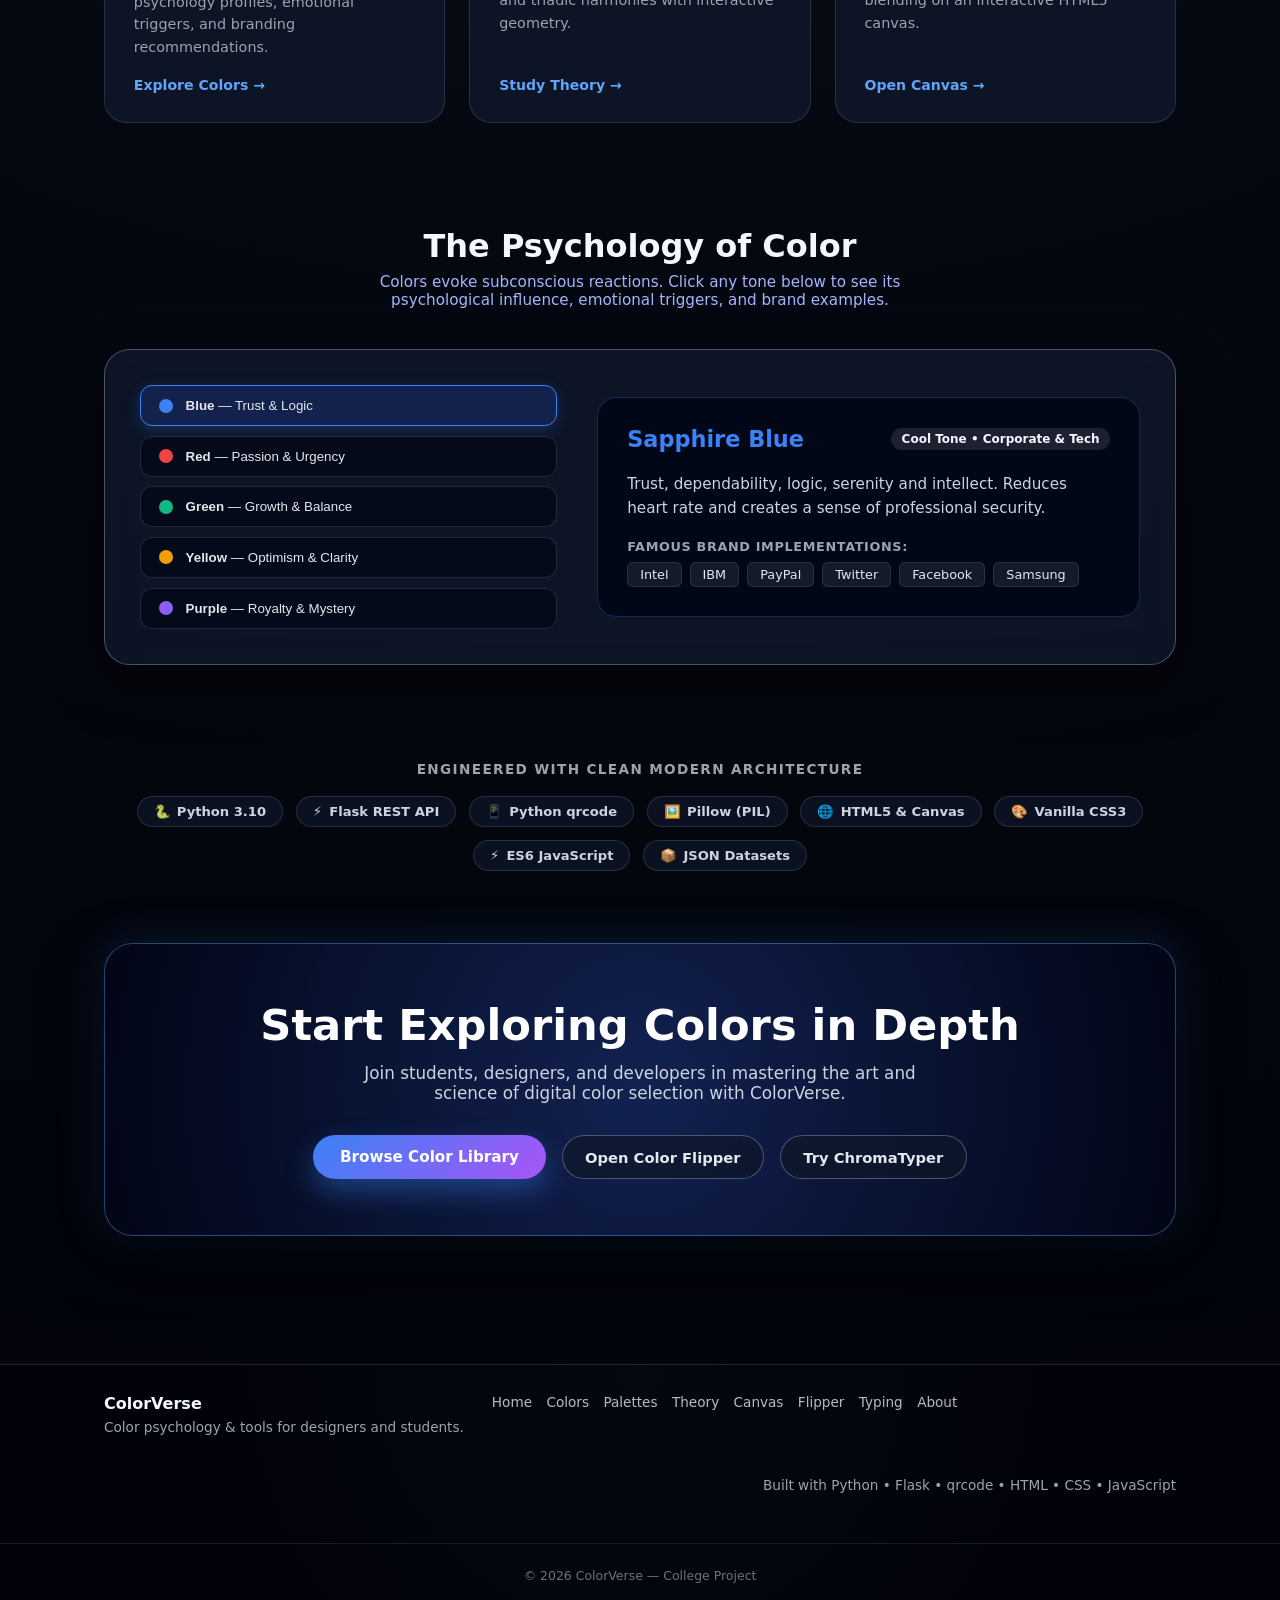
==== commit de091209: "feat: redesign homepage with interactive harmony studio, bento grid, and psychology matrix" ====
--- a/index.html
+++ b/index.html
@@ -3,11 +3,12 @@
   <head>
     <meta charset="UTF-8" />
     <meta name="viewport" content="width=device-width, initial-scale=1.0" />
-    <title>ColorVerse – Explore Colors, Emotions & Design</title>
+    <title>ColorVerse – Explore Colors, Emotions & Interactive Design</title>
     <link rel="stylesheet" href="css/main.css" />
     <link rel="stylesheet" href="css/home.css" />
   </head>
   <body data-page="home">
+    <!-- Navigation Header -->
     <header class="site-header">
       <div class="navbar container">
         <div class="nav-logo">
@@ -27,185 +28,282 @@
     </header>
 
     <main class="home-main">
+      <!-- 1. Hero Section with Live Palette Studio -->
       <section class="hero">
         <div class="container hero-inner">
           <div class="hero-text">
-            <h1 class="hero-title">Explore Colors, Emotions &amp; Design</h1>
+            <div class="hero-badge-pill">
+              <span class="hero-badge-dot"></span>
+              <span>ColorVerse 2.0 • Interactive Color Suite</span>
+            </div>
+
+            <h1 class="hero-title">
+              Master Color Psychology, <br />
+              <span class="gradient-text">Harmonies &amp; Creative Tools</span>
+            </h1>
+
             <p class="hero-subtitle">
-              ColorVerse is a visual, interactive space to understand color
-              psychology, color theory and practical palettes for real projects.
+              An all-in-one interactive color encyclopedia and creative laboratory.
+              Explore emotional psychology, test typing speed with ChromaTyper,
+              generate color-matched Python QR codes, and experiment with live drawing canvases.
             </p>
+
             <div class="hero-actions">
-              <a class="btn btn-primary" href="colors.html">Explore Colors</a>
-              <a class="btn btn-ghost" href="canvas.html">Try Color Canvas</a>
-            </div>
-          </div>
-          <div class="hero-visual">
-            <div class="hero-wheel">
-              <div class="wheel-segment seg-red"></div>
-              <div class="wheel-segment seg-orange"></div>
-              <div class="wheel-segment seg-yellow"></div>
-              <div class="wheel-segment seg-green"></div>
-              <div class="wheel-segment seg-blue"></div>
-              <div class="wheel-segment seg-purple"></div>
-            </div>
-            <p class="hero-visual-caption">
-              A mini view of how colors connect with emotions and theory.
+              <a class="btn-hero-primary" href="colors.html">
+                <span>🎨</span> Explore Colors
+              </a>
+              <a class="btn-hero-secondary" href="flipper.html">
+                <span>🎲</span> Color Flipper
+              </a>
+              <a class="btn-hero-secondary" href="typing.html">
+                <span>⌨️</span> ChromaTyper
+              </a>
+            </div>
+          </div>
+
+          <!-- Hero Visual: Interactive Live Palette Studio -->
+          <div class="hero-studio-card">
+            <div class="studio-header">
+              <div class="studio-title-wrap">
+                <h3><span>✨</span> Interactive Harmony Studio</h3>
+                <span id="studio-theme-name" class="studio-theme-name">Cyberpunk Neon • High Energy</span>
+              </div>
+              <button id="shuffle-studio-btn" class="btn-shuffle-studio" title="Shuffle color harmony">
+                <span>🎲</span> Shuffle
+              </button>
+            </div>
+
+            <!-- 5 Clickable Swatches -->
+            <div id="studio-swatches-strip" class="studio-swatches-strip">
+              <!-- Rendered dynamically by js/home.js -->
+            </div>
+
+            <!-- Live UI Component Preview -->
+            <div class="studio-preview-mockup">
+              <div class="mockup-left">
+                <span id="mockup-badge" class="mockup-badge">Cyberpunk Theme</span>
+                <span class="mockup-heading">Interactive Color Preview</span>
+              </div>
+              <button id="mockup-btn" class="mockup-btn">Primary Action</button>
+            </div>
+          </div>
+        </div>
+      </section>
+
+      <!-- 2. Quick Stats Strip -->
+      <section class="stats-strip-section">
+        <div class="container">
+          <div class="stats-strip-container">
+            <div class="stat-item">
+              <div class="stat-num">50+</div>
+              <div class="stat-text">Curated Emotional Hues</div>
+            </div>
+            <div class="stat-item">
+              <div class="stat-num">24+</div>
+              <div class="stat-text">Production Palettes</div>
+            </div>
+            <div class="stat-item">
+              <div class="stat-num">6</div>
+              <div class="stat-text">Interactive Creative Tools</div>
+            </div>
+            <div class="stat-item">
+              <div class="stat-num">100%</div>
+              <div class="stat-text">Python &amp; Client Powered</div>
+            </div>
+          </div>
+        </div>
+      </section>
+
+      <!-- 3. Modern Bento Grid: Featured Interactive Tools -->
+      <section class="bento-section">
+        <div class="container">
+          <div class="section-header-center">
+            <h2 class="section-title">Explore The Creative Suite</h2>
+            <p class="section-description">
+              Data-driven color exploration powered by mathematical algorithms,
+              Python image processing, and hands-on canvas experimentation.
             </p>
           </div>
-        </div>
-      </section>
-
-      <section class="section what-is">
-        <div class="container">
-          <h2 class="section-title">What is ColorVerse?</h2>
-          <p class="section-description">
-            ColorVerse is a color knowledge &amp; exploration hub that combines
-            psychology, theory and interactive tools to help you make better
-            color decisions in design, branding and UI.
-          </p>
-          <div class="info-cards">
-            <article class="info-card">
-              <h3>Color Psychology</h3>
-              <p>
-                Learn how colors influence emotions, perception and decisions in
-                marketing and design.
+
+          <div class="bento-grid">
+            <!-- Bento 1 (Span 2): Color Flipper + Python QR -->
+            <a href="flipper.html" class="bento-card span-2-col">
+              <div class="bento-top-row">
+                <div class="bento-icon-box icon-flipper">🎲</div>
+                <span class="bento-tag tag-python">Python QR &amp; DOM Math</span>
+              </div>
+              <div class="bento-body">
+                <h3>Interactive Color Flipper &amp; QR Generator</h3>
+                <p>
+                  Generate random hexadecimal colors with <code>Math.random()</code>,
+                  manipulate live DOM background styling with dynamic contrast calculation,
+                  and export custom color-encoded QR codes generated via Python Flask &amp; Pillow.
+                </p>
+              </div>
+              <span class="bento-footer-link">Try Color Flipper &amp; QR →</span>
+            </a>
+
+            <!-- Bento 2: ChromaTyper -->
+            <a href="typing.html" class="bento-card">
+              <div class="bento-top-row">
+                <div class="bento-icon-box icon-typing">⌨️</div>
+                <span class="bento-tag tag-new">New Feature</span>
+              </div>
+              <div class="bento-body">
+                <h3>ChromaTyper Speed Tester</h3>
+                <p>
+                  Test your WPM kinetics and accuracy algorithms across 4 color modes
+                  including the Stroop Effect cognitive mind challenge.
+                </p>
+              </div>
+              <span class="bento-footer-link">Launch ChromaTyper →</span>
+            </a>
+
+            <!-- Bento 3: Color Explorer -->
+            <a href="colors.html" class="bento-card">
+              <div class="bento-top-row">
+                <div class="bento-icon-box icon-colors">🎨</div>
+                <span class="bento-tag">Psychology Matrix</span>
+              </div>
+              <div class="bento-body">
+                <h3>Color Explorer &amp; Emotions</h3>
+                <p>
+                  Browse curated color shades with psychology profiles, emotional triggers,
+                  and branding recommendations.
+                </p>
+              </div>
+              <span class="bento-footer-link">Explore Colors →</span>
+            </a>
+
+            <!-- Bento 4: Color Theory -->
+            <a href="theory.html" class="bento-card">
+              <div class="bento-top-row">
+                <div class="bento-icon-box icon-theory">📐</div>
+                <span class="bento-tag">Visual Harmonies</span>
+              </div>
+              <div class="bento-body">
+                <h3>Color Theory Visualizer</h3>
+                <p>
+                  Understand the 12-step wheel, complementary pairs, analogous sets,
+                  and triadic harmonies with interactive geometry.
+                </p>
+              </div>
+              <span class="bento-footer-link">Study Theory →</span>
+            </a>
+
+            <!-- Bento 5: Color Canvas -->
+            <a href="canvas.html" class="bento-card">
+              <div class="bento-top-row">
+                <div class="bento-icon-box icon-canvas">🖌️</div>
+                <span class="bento-tag">Live Drawing</span>
+              </div>
+              <div class="bento-body">
+                <h3>Color Canvas &amp; Mixer</h3>
+                <p>
+                  Mix paint, adjust opacity and brush sizes, and experiment with stroke
+                  blending on an interactive HTML5 canvas.
+                </p>
+              </div>
+              <span class="bento-footer-link">Open Canvas →</span>
+            </a>
+          </div>
+        </div>
+      </section>
+
+      <!-- 4. Color Psychology Spotlight Section -->
+      <section class="psychology-spotlight-section">
+        <div class="container">
+          <div class="section-header-center">
+            <h2 class="section-title">The Psychology of Color</h2>
+            <p class="section-description">
+              Colors evoke subconscious reactions. Click any tone below to see its psychological
+              influence, emotional triggers, and brand examples.
+            </p>
+          </div>
+
+          <div class="psych-showcase-box">
+            <!-- Left: Picker Buttons -->
+            <div class="psych-picker-list">
+              <button class="psych-pick-btn active" data-color="blue">
+                <span class="pick-indicator-dot" style="background: #3B82F6;"></span>
+                <span><strong>Blue</strong> — Trust &amp; Logic</span>
+              </button>
+              <button class="psych-pick-btn" data-color="red">
+                <span class="pick-indicator-dot" style="background: #EF4444;"></span>
+                <span><strong>Red</strong> — Passion &amp; Urgency</span>
+              </button>
+              <button class="psych-pick-btn" data-color="green">
+                <span class="pick-indicator-dot" style="background: #10B981;"></span>
+                <span><strong>Green</strong> — Growth &amp; Balance</span>
+              </button>
+              <button class="psych-pick-btn" data-color="yellow">
+                <span class="pick-indicator-dot" style="background: #F59E0B;"></span>
+                <span><strong>Yellow</strong> — Optimism &amp; Clarity</span>
+              </button>
+              <button class="psych-pick-btn" data-color="purple">
+                <span class="pick-indicator-dot" style="background: #8B5CF6;"></span>
+                <span><strong>Purple</strong> — Royalty &amp; Mystery</span>
+              </button>
+            </div>
+
+            <!-- Right: Dynamic Details Card -->
+            <div id="psych-display-card" class="psych-display-card">
+              <div class="psych-color-header">
+                <h3 id="psych-title-name" class="psych-title-name">Sapphire Blue</h3>
+                <span id="psych-badge-tone" class="psych-badge-tone">Cool Tone • Corporate &amp; Tech</span>
+              </div>
+              <p id="psych-emotions-p" class="psych-emotions-p">
+                Trust, dependability, logic, serenity and intellect. Reduces heart rate
+                and creates a sense of professional security.
               </p>
-            </article>
-            <article class="info-card">
-              <h3>Color Theory</h3>
-              <p>
-                Understand primary, secondary and advanced harmony schemes with
-                visual diagrams.
-              </p>
-            </article>
-            <article class="info-card">
-              <h3>Interactive Tools</h3>
-              <p>
-                Explore color grids, curated palettes and a live color canvas to
-                experiment hands-on.
-              </p>
-            </article>
-          </div>
-        </div>
-      </section>
-
-      <section class="section features">
-        <div class="container">
-          <h2 class="section-title">Why this tool is powerful</h2>
-          <p class="section-description">
-            Built as a data-driven, interactive mini color encyclopedia for
-            designers, students and developers.
-          </p>
-          <div class="feature-grid">
-            <article class="feature-card">
-              <h3>Color Explorer</h3>
-              <p>Browse colors with meanings, categories and usage tips.</p>
-            </article>
-            <article class="feature-card">
-              <h3>Palette Library</h3>
-              <p>Use curated palettes like Calm Coastal, Gotham and Pastel Sets.</p>
-            </article>
-            <article class="feature-card">
-              <h3>Color Theory Visuals</h3>
-              <p>See complementary, analogous and triadic relationships.</p>
-            </article>
-            <article class="feature-card">
-              <h3>Color Canvas</h3>
-              <p>Mix and paint with colors using an interactive canvas tool.</p>
-            </article>
-            <article class="feature-card">
-              <h3>JSON Data Driven</h3>
-              <p>All colors and palettes are loaded from simple JSON files.</p>
-            </article>
-            <article class="feature-card">
-              <h3>Search &amp; Filters</h3>
-              <p>Quickly find colors by name, emotion and visual category.</p>
-            </article>
-          </div>
-        </div>
-      </section>
-
-      <section class="section previews">
-        <div class="container">
-          <h2 class="section-title">Explore the sections</h2>
-          <div class="preview-grid">
-            <a href="colors.html" class="preview-card">
-              <div class="preview-thumb preview-colors">
-                <div class="color-sample"></div>
-                <div class="color-sample"></div>
-                <div class="color-sample"></div>
-                <div class="color-sample"></div>
-              </div>
-              <div class="preview-text">
-                <h3>Colors Explorer</h3>
-                <p>View color grid with meaning and usage.</p>
-              </div>
-            </a>
-            <a href="palettes.html" class="preview-card">
-              <div class="preview-thumb preview-palettes">
-                <div class="palette-strip"></div>
-              </div>
-              <div class="preview-text">
-                <h3>Palette Collections</h3>
-                <p>Browse curated palettes for branding and UI.</p>
-              </div>
-            </a>
-            <a href="theory.html" class="preview-card">
-              <div class="preview-thumb preview-theory">
-                <div class="mini-wheel"></div>
-              </div>
-              <div class="preview-text">
-                <h3>Color Theory</h3>
-                <p>Understand wheel relationships and harmonies.</p>
-              </div>
-            </a>
-            <a href="canvas.html" class="preview-card">
-              <div class="preview-thumb preview-canvas">
-                <div class="canvas-mock"></div>
-              </div>
-              <div class="preview-text">
-                <h3>Color Canvas</h3>
-                <p>Mix and draw with colors on a live canvas.</p>
-              </div>
-            </a>
-            <a href="flipper.html" class="preview-card">
-              <div class="preview-thumb preview-flipper">
-                <div class="flipper-dice-mock">🎲</div>
-              </div>
-              <div class="preview-text">
-                <h3>Color Flipper</h3>
-                <p>Hex code generator with live DOM styling.</p>
-              </div>
-            </a>
-            <a href="typing.html" class="preview-card">
-              <div class="preview-thumb preview-typing">
-                <div class="typing-mock">⌨️</div>
-              </div>
-              <div class="preview-text">
-                <h3>ChromaTyper</h3>
-                <p>Speed tester with color modes &amp; time deltas.</p>
-              </div>
-            </a>
-          </div>
-        </div>
-      </section>
-
-      <section class="section cta">
-        <div class="container cta-inner">
-          <h2 class="cta-title">Start exploring colors now</h2>
-          <p class="cta-text">
-            Use ColorVerse to make confident color decisions in your designs,
-            projects and brands.
-          </p>
-          <div class="cta-actions">
-            <a class="btn btn-primary" href="colors.html">Explore Colors</a>
-            <a class="btn btn-ghost" href="flipper.html">Try Color Flipper</a>
+              <div>
+                <strong style="font-size: 0.8rem; color: var(--muted); text-transform: uppercase; letter-spacing: 0.05em; display: block; margin-bottom: 0.5rem;">Famous Brand Implementations:</strong>
+                <div id="psych-brands-wrap" class="psych-brands-wrap">
+                  <!-- Populated dynamically -->
+                </div>
+              </div>
+            </div>
+          </div>
+        </div>
+      </section>
+
+      <!-- 5. Technology Stack Strip -->
+      <section class="tech-stack-strip">
+        <div class="container">
+          <div class="tech-stack-title">Engineered With Clean Modern Architecture</div>
+          <div class="tech-pills-row">
+            <span class="tech-pill"><span>🐍</span> Python 3.10</span>
+            <span class="tech-pill"><span>⚡</span> Flask REST API</span>
+            <span class="tech-pill"><span>📱</span> Python qrcode</span>
+            <span class="tech-pill"><span>🖼️</span> Pillow (PIL)</span>
+            <span class="tech-pill"><span>🌐</span> HTML5 &amp; Canvas</span>
+            <span class="tech-pill"><span>🎨</span> Vanilla CSS3</span>
+            <span class="tech-pill"><span>⚡</span> ES6 JavaScript</span>
+            <span class="tech-pill"><span>📦</span> JSON Datasets</span>
+          </div>
+        </div>
+      </section>
+
+      <!-- 6. Floating CTA Banner -->
+      <section class="section" style="padding-top: 1rem;">
+        <div class="container">
+          <div class="cta-banner-wrapper">
+            <h2>Start Exploring Colors in Depth</h2>
+            <p>
+              Join students, designers, and developers in mastering the art and science
+              of digital color selection with ColorVerse.
+            </p>
+            <div class="cta-banner-actions">
+              <a class="btn-hero-primary" href="colors.html">Browse Color Library</a>
+              <a class="btn-hero-secondary" href="flipper.html">Open Color Flipper</a>
+              <a class="btn-hero-secondary" href="typing.html">Try ChromaTyper</a>
+            </div>
           </div>
         </div>
       </section>
     </main>
 
+    <!-- Site Footer -->
     <footer class="site-footer">
       <div class="container footer-content">
         <div class="footer-brand">
@@ -232,5 +330,6 @@
     </footer>
 
     <script src="js/common.js"></script>
+    <script src="js/home.js"></script>
   </body>
 </html>
--- a/css/home.css
+++ b/css/home.css
@@ -1,362 +1,712 @@
+/* ColorVerse 2.0 - Premium Modern Home Page Styles */
+
 .home-main {
   flex: 1 0 auto;
-}
+  position: relative;
+  overflow-x: hidden;
+}
+
+/* Ambient chromatic background glow */
+.home-main::before {
+  content: "";
+  position: absolute;
+  top: 0;
+  left: 50%;
+  transform: translateX(-50%);
+  width: 1000px;
+  height: 550px;
+  background: radial-gradient(circle, rgba(59, 130, 246, 0.15) 0%, rgba(168, 85, 247, 0.12) 35%, transparent 70%);
+  pointer-events: none;
+  z-index: 0;
+}
+
+/* =========================================
+   1. HERO SECTION
+   ========================================= */
 
 .hero {
+  position: relative;
   padding: 4.5rem 0 3.5rem;
+  z-index: 1;
 }
 
 .hero-inner {
   display: grid;
-  grid-template-columns: minmax(0, 1.3fr) minmax(0, 1fr);
-  gap: 3rem;
-  align-items: center;
+  grid-template-columns: minmax(0, 1.15fr) minmax(0, 1fr);
+  gap: 3.5rem;
+  align-items: center;
+}
+
+@media (max-width: 960px) {
+  .hero-inner {
+    grid-template-columns: 1fr;
+    text-align: center;
+    gap: 2.5rem;
+  }
+}
+
+.hero-badge-pill {
+  display: inline-flex;
+  align-items: center;
+  gap: 0.5rem;
+  background: rgba(15, 23, 42, 0.8);
+  border: 1px solid rgba(147, 197, 253, 0.3);
+  padding: 0.4rem 1rem;
+  border-radius: 999px;
+  font-size: 0.82rem;
+  font-weight: 600;
+  color: #93c5fd;
+  backdrop-filter: blur(12px);
+  margin-bottom: 1.2rem;
+  box-shadow: 0 4px 16px rgba(0, 0, 0, 0.3);
+}
+
+.hero-badge-dot {
+  width: 8px;
+  height: 8px;
+  border-radius: 50%;
+  background: #38bdf8;
+  box-shadow: 0 0 10px #38bdf8;
+  animation: pulse-glow 2s infinite;
+}
+
+@keyframes pulse-glow {
+  0%, 100% { opacity: 1; transform: scale(1); }
+  50% { opacity: 0.5; transform: scale(0.85); }
 }
 
 .hero-title {
-  font-size: clamp(2.2rem, 4vw, 3rem);
-  margin: 0 0 0.7rem;
+  font-size: clamp(2.4rem, 4.5vw, 3.6rem);
+  font-weight: 800;
+  line-height: 1.12;
+  letter-spacing: -0.02em;
+  margin: 0 0 1rem;
+  color: #ffffff;
+}
+
+.hero-title .gradient-text {
+  background: linear-gradient(135deg, #60a5fa 10%, #a855f7 50%, #f43f5e 90%);
+  -webkit-background-clip: text;
+  -webkit-text-fill-color: transparent;
 }
 
 .hero-subtitle {
-  margin: 0 0 1.3rem;
-  max-width: 520px;
-  color: #c7d2fe;
-  font-size: 0.97rem;
+  margin: 0 0 1.8rem;
+  max-width: 540px;
+  color: #cbd5e1;
+  font-size: 1.05rem;
+  line-height: 1.6;
+}
+
+@media (max-width: 960px) {
+  .hero-subtitle {
+    margin-left: auto;
+    margin-right: auto;
+  }
 }
 
 .hero-actions {
   display: flex;
   flex-wrap: wrap;
-  gap: 0.8rem;
-}
-
-.hero-visual {
+  gap: 0.9rem;
+}
+
+@media (max-width: 960px) {
+  .hero-actions {
+    justify-content: center;
+  }
+}
+
+.btn-hero-primary {
+  padding: 0.75rem 1.6rem;
+  font-size: 0.95rem;
+  font-weight: 700;
+  border-radius: 999px;
+  background: var(--accent-grad);
+  color: #fff;
+  border: 1px solid transparent;
+  display: inline-flex;
+  align-items: center;
+  gap: 0.5rem;
+  box-shadow: 0 12px 28px rgba(59, 130, 246, 0.4);
+  transition: all 0.2s ease;
+}
+
+.btn-hero-primary:hover {
+  transform: translateY(-2px);
+  box-shadow: 0 16px 36px rgba(59, 130, 246, 0.55);
+}
+
+.btn-hero-secondary {
+  padding: 0.75rem 1.4rem;
+  font-size: 0.92rem;
+  font-weight: 600;
+  border-radius: 999px;
+  background: rgba(15, 23, 42, 0.75);
+  color: #e2e8f0;
+  border: 1px solid var(--border-strong);
+  backdrop-filter: blur(10px);
+  display: inline-flex;
+  align-items: center;
+  gap: 0.5rem;
+  transition: all 0.2s ease;
+}
+
+.btn-hero-secondary:hover {
+  background: rgba(30, 41, 59, 0.9);
+  border-color: var(--accent-1);
+  transform: translateY(-1px);
+}
+
+/* Hero Studio Card: Interactive live palette generator */
+.hero-studio-card {
+  background: rgba(15, 23, 42, 0.75);
+  border: 1px solid var(--border-strong);
+  border-radius: 1.6rem;
+  padding: 1.8rem;
+  box-shadow: 0 25px 60px rgba(0, 0, 0, 0.6), 0 0 40px rgba(59, 130, 246, 0.15);
+  backdrop-filter: blur(16px);
   display: flex;
   flex-direction: column;
-  align-items: center;
+  gap: 1.4rem;
+  position: relative;
+  transition: transform 0.2s ease, border-color 0.2s ease;
+}
+
+.hero-studio-card:hover {
+  border-color: rgba(96, 165, 250, 0.6);
+}
+
+.studio-header {
+  display: flex;
+  justify-content: space-between;
+  align-items: center;
+}
+
+.studio-title-wrap h3 {
+  margin: 0;
+  font-size: 1.05rem;
+  color: var(--text-strong);
+  display: flex;
+  align-items: center;
+  gap: 0.4rem;
+}
+
+.studio-theme-name {
+  font-size: 0.78rem;
+  color: #38bdf8;
+  font-weight: 600;
+}
+
+.btn-shuffle-studio {
+  background: rgba(30, 41, 59, 0.8);
+  border: 1px solid var(--border);
+  color: var(--text-strong);
+  padding: 0.35rem 0.85rem;
+  border-radius: 999px;
+  font-size: 0.8rem;
+  font-weight: 600;
+  cursor: pointer;
+  display: inline-flex;
+  align-items: center;
+  gap: 0.35rem;
+  transition: all 0.2s;
+}
+
+.btn-shuffle-studio:hover {
+  background: var(--accent-grad);
+  border-color: transparent;
+  color: #fff;
+  transform: translateY(-1px);
+}
+
+/* 5 Swatches Strip */
+.studio-swatches-strip {
+  display: grid;
+  grid-template-columns: repeat(5, 1fr);
   gap: 0.6rem;
 }
 
-.hero-wheel {
-  position: relative;
-  width: 260px;
-  height: 260px;
-  border-radius: 50%;
-  background: radial-gradient(circle at center, #020617 0, #020617 45%, #02061700 70%);
-  box-shadow: 0 18px 40px rgba(15, 23, 42, 0.9),
-    0 0 60px rgba(96, 165, 250, 0.18);
+.studio-swatch {
+  height: 90px;
+  border-radius: 12px;
+  display: flex;
+  flex-direction: column;
+  justify-content: flex-end;
+  align-items: center;
+  padding: 0.5rem 0.2rem;
+  cursor: pointer;
+  box-shadow: 0 4px 12px rgba(0, 0, 0, 0.3);
+  transition: all 0.2s ease;
+  position: relative;
   overflow: hidden;
 }
 
-.wheel-segment {
-  position: absolute;
-  width: 50%;
-  height: 50%;
-  transform-origin: 100% 100%;
-}
-
-.seg-red {
-  background: conic-gradient(from 0deg, #f97373, #ef4444);
-  transform: rotate(0deg) skewY(-30deg);
-}
-
-.seg-orange {
-  background: conic-gradient(from 60deg, #fdba74, #f97316);
-  transform: rotate(60deg) skewY(-30deg);
-}
-
-.seg-yellow {
-  background: conic-gradient(from 120deg, #fde68a, #facc15);
-  transform: rotate(120deg) skewY(-30deg);
-}
-
-.seg-green {
-  background: conic-gradient(from 180deg, #bbf7d0, #22c55e);
-  transform: rotate(180deg) skewY(-30deg);
-}
-
-.seg-blue {
-  background: conic-gradient(from 240deg, #bfdbfe, #3b82f6);
-  transform: rotate(240deg) skewY(-30deg);
-}
-
-.seg-purple {
-  background: conic-gradient(from 300deg, #e9d5ff, #a855f7);
-  transform: rotate(300deg) skewY(-30deg);
-}
-
-.hero-visual-caption {
-  margin: 0;
+.studio-swatch:hover {
+  transform: translateY(-4px) scale(1.04);
+  box-shadow: 0 8px 20px rgba(0, 0, 0, 0.5);
+}
+
+.studio-swatch-hex {
+  font-size: 0.72rem;
+  font-weight: 700;
+  font-family: ui-monospace, monospace;
+  background: rgba(0, 0, 0, 0.5);
+  color: #fff;
+  padding: 0.15rem 0.35rem;
+  border-radius: 4px;
+  backdrop-filter: blur(4px);
+}
+
+/* Live UI Mockup Preview within Studio */
+.studio-preview-mockup {
+  background: rgba(2, 6, 23, 0.8);
+  border: 1px solid var(--border);
+  border-radius: 12px;
+  padding: 1rem 1.2rem;
+  display: flex;
+  align-items: center;
+  justify-content: space-between;
+  gap: 1rem;
+}
+
+.mockup-left {
+  display: flex;
+  flex-direction: column;
+  gap: 0.25rem;
+}
+
+.mockup-badge {
+  font-size: 0.7rem;
+  font-weight: 700;
+  text-transform: uppercase;
+  color: #38bdf8;
+  letter-spacing: 0.05em;
+}
+
+.mockup-heading {
+  font-size: 0.88rem;
+  font-weight: 600;
+  color: #e2e8f0;
+}
+
+.mockup-btn {
+  background: #3b82f6;
+  color: #fff;
+  padding: 0.45rem 1rem;
+  border-radius: 8px;
   font-size: 0.8rem;
-  color: #9ca3af;
+  font-weight: 600;
+  border: none;
+  cursor: pointer;
+  transition: all 0.2s;
+}
+
+/* =========================================
+   2. STATS COUNTER STRIP
+   ========================================= */
+
+.stats-strip-section {
+  padding: 1.5rem 0 2.5rem;
+  position: relative;
+  z-index: 1;
+}
+
+.stats-strip-container {
+  display: grid;
+  grid-template-columns: repeat(4, 1fr);
+  gap: 1.5rem;
+  background: rgba(15, 23, 42, 0.65);
+  border: 1px solid var(--border);
+  border-radius: 1.2rem;
+  padding: 1.5rem 2rem;
+  backdrop-filter: blur(12px);
+}
+
+@media (max-width: 768px) {
+  .stats-strip-container {
+    grid-template-columns: repeat(2, 1fr);
+    padding: 1.2rem;
+  }
+}
+
+.stat-item {
   text-align: center;
 }
 
-.what-is {
-  padding-top: 2.5rem;
-}
-
-.info-cards {
-  display: grid;
-  grid-template-columns: repeat(auto-fit, minmax(200px, 1fr));
-  gap: 1.25rem;
-  margin-top: 1.6rem;
-}
-
-.info-card {
-  padding: 1.1rem 1.2rem;
-  border-radius: 1.1rem;
-  background: radial-gradient(circle at top left, #1e293b, #020617 60%);
-  border: 1px solid rgba(148, 163, 184, 0.35);
-  box-shadow: 0 18px 48px rgba(15, 23, 42, 0.95);
-}
-
-.info-card h3 {
-  margin: 0 0 0.45rem;
-  font-size: 1rem;
-}
-
-.info-card p {
-  margin: 0;
-  font-size: 0.88rem;
-  color: #e5e7eb;
-}
-
-.features {
-  padding-top: 2.2rem;
-}
-
-.feature-grid {
-  display: grid;
-  grid-template-columns: repeat(auto-fit, minmax(190px, 1fr));
-  gap: 1.2rem;
-  margin-top: 1.4rem;
-}
-
-.feature-card {
-  padding: 1rem 1.1rem;
-  border-radius: 1rem;
-  background: radial-gradient(circle at top, rgba(30, 64, 175, 0.55), #020617);
-  border: 1px solid rgba(96, 165, 250, 0.4);
-  box-shadow: 0 14px 40px rgba(15, 23, 42, 0.9);
-  font-size: 0.86rem;
-}
-
-.feature-card h3 {
-  margin: 0 0 0.4rem;
-  font-size: 0.98rem;
-}
-
-.feature-card p {
-  margin: 0;
-  color: #e5e7eb;
-}
-
-.previews {
-  padding-top: 2.2rem;
-}
-
-.preview-grid {
-  display: grid;
-  grid-template-columns: repeat(auto-fit, minmax(230px, 1fr));
-  gap: 1.2rem;
-  margin-top: 1.4rem;
-}
-
-.preview-card {
-  border-radius: 1.1rem;
-  background: radial-gradient(circle at top left, #020617, #020617 60%);
-  border: 1px solid rgba(148, 163, 184, 0.4);
-  padding: 0.8rem 0.9rem;
-  display: flex;
-  gap: 0.75rem;
-  align-items: center;
-  transition: transform 0.16s ease, box-shadow 0.16s ease,
-    border-color 0.16s ease;
-}
-
-.preview-card:hover {
-  transform: translateY(-3px);
-  box-shadow: 0 16px 42px rgba(15, 23, 42, 0.92),
-    0 0 32px rgba(59, 130, 246, 0.28);
-  border-color: rgba(129, 140, 248, 0.9);
-}
-
-.preview-thumb {
-  width: 72px;
-  height: 56px;
-  border-radius: 0.8rem;
-  background: radial-gradient(circle at top, #1e293b, #020617 70%);
-  display: flex;
-  align-items: center;
-  justify-content: center;
-  overflow: hidden;
-}
-
-.preview-text h3 {
-  margin: 0 0 0.25rem;
-  font-size: 0.98rem;
-}
-
-.preview-text p {
-  margin: 0;
-  font-size: 0.8rem;
-  color: #9ca3af;
-}
-
-.preview-colors .color-sample {
-  width: 18px;
-  height: 40px;
-  border-radius: 999px;
-  margin: 0 2px;
-  background: linear-gradient(180deg, #f97373, #3b82f6);
-}
-
-.preview-colors .color-sample:nth-child(2) {
-  background: linear-gradient(180deg, #facc15, #22c55e);
-}
-
-.preview-colors .color-sample:nth-child(3) {
-  background: linear-gradient(180deg, #a855f7, #ec4899);
-}
-
-.preview-colors .color-sample:nth-child(4) {
-  background: linear-gradient(180deg, #0ea5e9, #22c55e);
-}
-
-.preview-palettes .palette-strip {
-  width: 90%;
-  height: 70%;
-  border-radius: 0.6rem;
-  background: linear-gradient(
-    90deg,
-    #fecdd3 0,
-    #f9a8d4 20%,
-    #a5b4fc 40%,
-    #7dd3fc 60%,
-    #6ee7b7 80%,
-    #fef3c7 100%
-  );
-}
-
-.preview-theory .mini-wheel {
-  width: 80%;
-  height: 80%;
-  border-radius: 50%;
-  background: conic-gradient(
-    #f97373,
-    #f97316,
-    #facc15,
-    #22c55e,
-    #3b82f6,
-    #a855f7,
-    #f97373
-  );
-  box-shadow: 0 0 20px rgba(129, 140, 248, 0.6);
-}
-
-.preview-canvas .canvas-mock {
-  width: 90%;
-  height: 70%;
-  border-radius: 0.6rem;
-  background: #020617;
-  position: relative;
-}
-
-.preview-canvas .canvas-mock::before,
-.preview-canvas .canvas-mock::after {
-  content: "";
-  position: absolute;
-  border-radius: 999px;
-}
-
-.preview-canvas .canvas-mock::before {
-  width: 40px;
-  height: 40px;
-  top: 12px;
-  left: 10px;
-  background: radial-gradient(circle at center, #f97316, transparent 70%);
-}
-
-.preview-canvas .canvas-mock::after {
-  width: 50px;
-  height: 50px;
-  bottom: 6px;
-  right: 16px;
-  background: radial-gradient(circle at center, #3b82f6, transparent 70%);
-}
-
-.preview-flipper .flipper-dice-mock {
-  width: 80%;
-  height: 70%;
-  border-radius: 0.6rem;
-  background: linear-gradient(135deg, #ec4899, #8b5cf6, #3b82f6);
-  box-shadow: 0 0 16px rgba(236, 72, 153, 0.5);
-  display: flex;
-  align-items: center;
-  justify-content: center;
-  font-size: 1.15rem;
-}
-
-.preview-typing .typing-mock {
-  width: 80%;
-  height: 70%;
-  border-radius: 0.6rem;
-  background: linear-gradient(135deg, #10b981, #06b6d4, #3b82f6);
-  box-shadow: 0 0 16px rgba(16, 185, 129, 0.45);
-  display: flex;
-  align-items: center;
-  justify-content: center;
-  font-size: 1.15rem;
-}
-
-.cta {
-  padding-top: 2.5rem;
-  padding-bottom: 4rem;
-}
-
-.cta-inner {
+.stat-num {
+  font-size: 2.2rem;
+  font-weight: 800;
+  font-family: ui-monospace, monospace;
+  background: linear-gradient(135deg, #fff, #93c5fd);
+  -webkit-background-clip: text;
+  -webkit-text-fill-color: transparent;
+  line-height: 1;
+  margin-bottom: 0.3rem;
+}
+
+.stat-text {
+  font-size: 0.82rem;
+  color: var(--muted);
+  font-weight: 500;
+}
+
+/* =========================================
+   3. MODERN BENTO GRID (FEATURED TOOLS)
+   ========================================= */
+
+.bento-section {
+  padding: 3rem 0;
+  position: relative;
+  z-index: 1;
+}
+
+.section-header-center {
   text-align: center;
   max-width: 640px;
-}
-
-.cta-title {
+  margin: 0 auto 2.5rem;
+}
+
+.section-header-center .section-title {
+  font-size: 2rem;
+  font-weight: 800;
+}
+
+.section-header-center .section-description {
+  margin: 0.5rem auto 0;
+}
+
+.bento-grid {
+  display: grid;
+  grid-template-columns: repeat(3, 1fr);
+  gap: 1.5rem;
+}
+
+@media (max-width: 960px) {
+  .bento-grid {
+    grid-template-columns: repeat(2, 1fr);
+  }
+}
+
+@media (max-width: 640px) {
+  .bento-grid {
+    grid-template-columns: 1fr;
+  }
+}
+
+/* Bento Cards */
+.bento-card {
+  background: var(--surface);
+  border: 1px solid var(--border);
+  border-radius: 1.4rem;
+  padding: 1.8rem;
+  display: flex;
+  flex-direction: column;
+  justify-content: space-between;
+  text-decoration: none;
+  color: inherit;
+  transition: transform 0.2s ease, border-color 0.2s ease, box-shadow 0.2s ease;
+  position: relative;
+  overflow: hidden;
+}
+
+.bento-card:hover {
+  transform: translateY(-4px);
+  border-color: rgba(96, 165, 250, 0.55);
+  box-shadow: 0 18px 45px rgba(0, 0, 0, 0.5), 0 0 30px rgba(59, 130, 246, 0.2);
+}
+
+.bento-card.span-2-col {
+  grid-column: span 2;
+}
+
+@media (max-width: 640px) {
+  .bento-card.span-2-col {
+    grid-column: span 1;
+  }
+}
+
+.bento-top-row {
+  display: flex;
+  justify-content: space-between;
+  align-items: flex-start;
+  margin-bottom: 1.2rem;
+}
+
+.bento-icon-box {
+  width: 52px;
+  height: 52px;
+  border-radius: 14px;
+  display: flex;
+  align-items: center;
+  justify-content: center;
+  font-size: 1.5rem;
+  box-shadow: 0 8px 20px rgba(0, 0, 0, 0.35);
+}
+
+.icon-flipper { background: linear-gradient(135deg, #ec4899, #8b5cf6); }
+.icon-typing { background: linear-gradient(135deg, #10b981, #06b6d4); }
+.icon-colors { background: linear-gradient(135deg, #f59e0b, #ef4444); }
+.icon-theory { background: linear-gradient(135deg, #6366f1, #a855f7); }
+.icon-canvas { background: linear-gradient(135deg, #0ea5e9, #22c55e); }
+.icon-palettes { background: linear-gradient(135deg, #f43f5e, #fb923c); }
+
+.bento-tag {
+  background: rgba(2, 6, 23, 0.7);
+  border: 1px solid var(--border);
+  color: #93c5fd;
+  padding: 0.25rem 0.7rem;
+  border-radius: 999px;
+  font-size: 0.72rem;
+  font-weight: 700;
+  text-transform: uppercase;
+  letter-spacing: 0.05em;
+}
+
+.bento-tag.tag-python {
+  border-color: #3b82f6;
+  color: #60a5fa;
+  background: rgba(30, 58, 138, 0.35);
+}
+
+.bento-tag.tag-new {
+  border-color: #10b981;
+  color: #34d399;
+  background: rgba(6, 78, 59, 0.35);
+}
+
+.bento-body h3 {
   margin: 0 0 0.5rem;
-}
-
-.cta-text {
+  font-size: 1.25rem;
+  color: var(--text-strong);
+}
+
+.bento-body p {
   margin: 0 0 1.2rem;
-  color: #c7d2fe;
+  color: var(--muted);
+  font-size: 0.9rem;
+  line-height: 1.55;
+}
+
+.bento-footer-link {
+  display: inline-flex;
+  align-items: center;
+  gap: 0.4rem;
+  font-size: 0.88rem;
+  font-weight: 600;
+  color: #60a5fa;
+  margin-top: auto;
+  transition: gap 0.2s ease;
+}
+
+.bento-card:hover .bento-footer-link {
+  gap: 0.7rem;
+  color: #93c5fd;
+}
+
+/* =========================================
+   4. COLOR PSYCHOLOGY INTERACTIVE MATRIX
+   ========================================= */
+
+.psychology-spotlight-section {
+  padding: 3.5rem 0;
+  position: relative;
+  z-index: 1;
+}
+
+.psych-showcase-box {
+  background: rgba(15, 23, 42, 0.85);
+  border: 1px solid var(--border-strong);
+  border-radius: 1.6rem;
+  padding: 2.2rem;
+  backdrop-filter: blur(14px);
+  box-shadow: 0 20px 50px rgba(0, 0, 0, 0.5);
+  display: grid;
+  grid-template-columns: 1fr 1.3fr;
+  gap: 2.5rem;
+  align-items: center;
+}
+
+@media (max-width: 860px) {
+  .psych-showcase-box {
+    grid-template-columns: 1fr;
+    gap: 1.8rem;
+  }
+}
+
+.psych-picker-list {
+  display: flex;
+  flex-direction: column;
+  gap: 0.6rem;
+}
+
+.psych-pick-btn {
+  background: rgba(2, 6, 23, 0.6);
+  border: 1px solid var(--border);
+  padding: 0.75rem 1.1rem;
+  border-radius: 12px;
+  color: var(--text-strong);
+  display: flex;
+  align-items: center;
+  gap: 0.8rem;
+  cursor: pointer;
+  transition: all 0.2s ease;
+  text-align: left;
+}
+
+.psych-pick-btn:hover {
+  background: rgba(30, 41, 59, 0.8);
+  border-color: var(--border-strong);
+  transform: translateX(4px);
+}
+
+.psych-pick-btn.active {
+  background: rgba(30, 58, 138, 0.4);
+  border-color: var(--accent-1);
+  box-shadow: 0 4px 15px rgba(59, 130, 246, 0.25);
+}
+
+.pick-indicator-dot {
+  width: 14px;
+  height: 14px;
+  border-radius: 50%;
+  flex-shrink: 0;
+}
+
+.psych-display-card {
+  background: rgba(2, 6, 23, 0.85);
+  border: 1px solid var(--border);
+  border-radius: 1.2rem;
+  padding: 1.8rem;
+  display: flex;
+  flex-direction: column;
+  gap: 1.2rem;
+  transition: border-color 0.3s;
+}
+
+.psych-color-header {
+  display: flex;
+  justify-content: space-between;
+  align-items: center;
+}
+
+.psych-title-name {
+  font-size: 1.4rem;
+  font-weight: 800;
+  margin: 0;
+}
+
+.psych-badge-tone {
+  font-size: 0.75rem;
+  padding: 0.25rem 0.65rem;
+  border-radius: 999px;
+  background: rgba(255, 255, 255, 0.1);
+  font-weight: 600;
+}
+
+.psych-emotions-p {
+  color: #cbd5e1;
   font-size: 0.95rem;
-}
-
-.cta-actions {
+  line-height: 1.6;
+  margin: 0;
+}
+
+.psych-brands-wrap {
+  display: flex;
+  flex-wrap: wrap;
+  gap: 0.5rem;
+}
+
+.brand-chip {
+  background: rgba(255, 255, 255, 0.08);
+  border: 1px solid rgba(255, 255, 255, 0.1);
+  padding: 0.25rem 0.75rem;
+  border-radius: 6px;
+  font-size: 0.8rem;
+  color: #e2e8f0;
+}
+
+/* =========================================
+   5. TECH STACK STRIP
+   ========================================= */
+
+.tech-stack-strip {
+  text-align: center;
+  padding: 2.5rem 0 3.5rem;
+  position: relative;
+  z-index: 1;
+}
+
+.tech-stack-title {
+  font-size: 0.85rem;
+  text-transform: uppercase;
+  letter-spacing: 0.1em;
+  color: var(--muted);
+  margin-bottom: 1.2rem;
+  font-weight: 600;
+}
+
+.tech-pills-row {
   display: flex;
   justify-content: center;
   flex-wrap: wrap;
   gap: 0.8rem;
 }
 
-@media (max-width: 900px) {
-  .hero-inner {
-    grid-template-columns: minmax(0, 1fr);
-  }
-
-  .hero-visual {
-    order: -1;
-  }
-}
-
-@media (max-width: 600px) {
-  .hero {
-    padding-top: 3.5rem;
-  }
-
-  .feature-grid,
-  .preview-grid {
-    grid-template-columns: 1fr;
-  }
-}
-
-
+.tech-pill {
+  background: rgba(15, 23, 42, 0.7);
+  border: 1px solid var(--border);
+  color: #cbd5e1;
+  padding: 0.45rem 1rem;
+  border-radius: 999px;
+  font-size: 0.82rem;
+  font-weight: 600;
+  backdrop-filter: blur(8px);
+  display: inline-flex;
+  align-items: center;
+  gap: 0.45rem;
+  transition: all 0.2s ease;
+}
+
+.tech-pill:hover {
+  border-color: var(--accent-1);
+  color: #fff;
+  transform: translateY(-2px);
+}
+
+/* =========================================
+   6. FLOATING CTA BANNER
+   ========================================= */
+
+.cta-banner-wrapper {
+  background: radial-gradient(circle at center, rgba(30, 58, 138, 0.55), rgba(2, 6, 23, 0.9));
+  border: 1px solid rgba(96, 165, 250, 0.4);
+  border-radius: 1.8rem;
+  padding: 3.5rem 2rem;
+  text-align: center;
+  box-shadow: 0 25px 60px rgba(0, 0, 0, 0.7), 0 0 50px rgba(59, 130, 246, 0.2);
+  margin-bottom: 2rem;
+  position: relative;
+  overflow: hidden;
+}
+
+.cta-banner-wrapper h2 {
+  font-size: clamp(2rem, 3.5vw, 2.7rem);
+  font-weight: 800;
+  margin: 0 0 0.8rem;
+  color: #ffffff;
+}
+
+.cta-banner-wrapper p {
+  color: #cbd5e1;
+  font-size: 1.05rem;
+  max-width: 580px;
+  margin: 0 auto 2rem;
+}
+
+.cta-banner-actions {
+  display: flex;
+  justify-content: center;
+  flex-wrap: wrap;
+  gap: 1rem;
+}
